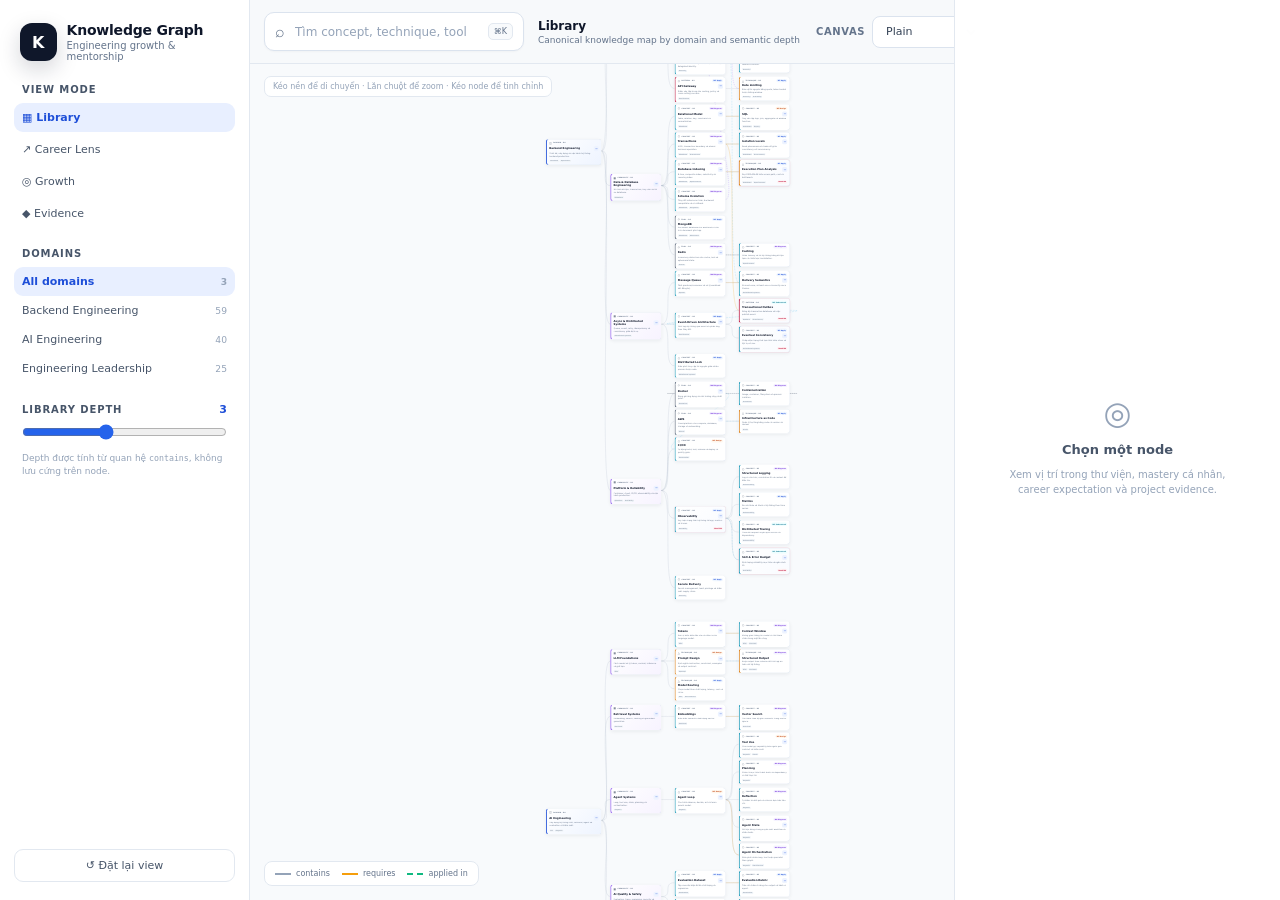
==== site/index.html @ 6aead997 "Enable configurable canvas polish" ====
<!doctype html>
<html lang="vi">
<head>
  <meta charset="utf-8" />
  <meta name="viewport" content="width=device-width, initial-scale=1" />
  <meta name="description" content="Personal Engineering Knowledge Graph — library, career lens, growth and evidence." />
  <meta name="theme-color" content="#0f172a" />
  <title>Personal Engineering Knowledge Graph</title>
  <link rel="stylesheet" href="./styles.css" />
  <link rel="stylesheet" href="./polish.css" />
</head>
<body>
  <div id="app" class="app-shell">
    <aside class="sidebar" aria-label="Knowledge graph controls">
      <div class="brand">
        <span class="brand__mark" aria-hidden="true">K</span>
        <div>
          <strong>Knowledge Graph</strong>
          <small>Engineering growth & mentorship</small>
        </div>
      </div>

      <section class="sidebar-section">
        <h2>View mode</h2>
        <div id="view-modes" class="segmented-list"></div>
      </section>

      <section class="sidebar-section">
        <h2>Domains</h2>
        <div id="domain-filters"></div>
      </section>

      <section class="sidebar-section" id="library-controls">
        <div class="section-heading">
          <h2>Library depth</h2>
          <output id="depth-value">3</output>
        </div>
        <input id="depth-input" class="range" type="range" min="1" max="6" value="3" step="1" />
        <p class="section-help">Depth được tính từ quan hệ <code>contains</code>, không lưu cứng trên node.</p>
      </section>

      <section class="sidebar-section is-hidden" id="career-controls">
        <h2>Career lens</h2>
        <label class="field-label" for="career-level">Backend Engineer level</label>
        <select id="career-level" class="select"></select>
        <label class="toggle-row"><input id="career-gap-only" type="checkbox" /> Chỉ hiện capability gap</label>
      </section>

      <section class="sidebar-section is-hidden" id="growth-controls">
        <h2>Growth</h2>
        <label class="field-label" for="mastery-filter">Minimum mastery</label>
        <select id="mastery-filter" class="select"></select>
      </section>

      <button id="reset-view" class="reset-button" type="button">↺ Đặt lại view</button>
    </aside>

    <main class="workspace">
      <header class="toolbar">
        <div class="toolbar__left">
          <label class="search-box">
            <span aria-hidden="true">⌕</span>
            <input id="search-input" type="search" placeholder="Tìm concept, technique, tool hoặc project..." autocomplete="off" />
            <kbd>⌘K</kbd>
          </label>
          <div>
            <strong id="view-title" class="view-title">Library</strong>
            <span id="view-description" class="view-description">Canonical knowledge map</span>
          </div>
        </div>
        <div class="toolbar__stats"><strong id="visible-count">0</strong> / <span id="total-count">0</span> nodes</div>
      </header>

      <section id="canvas" class="canvas" aria-label="Personal engineering knowledge graph">
        <div id="scene" class="scene">
          <svg id="edges-layer" class="edges-layer" aria-hidden="true"></svg>
          <div id="nodes-layer" class="nodes-layer"></div>
        </div>

        <div class="canvas-controls" aria-label="Canvas controls">
          <button id="zoom-in" type="button" title="Phóng to">+</button>
          <button id="zoom-out" type="button" title="Thu nhỏ">−</button>
          <button id="fit-view" type="button" title="Fit view">⌗</button>
        </div>

        <div class="canvas-hint">Kéo nền để di chuyển · Lăn chuột để zoom · Kéo node để tinh chỉnh</div>
        <div id="canvas-legend" class="canvas-legend"></div>
      </section>
    </main>

    <aside id="inspector" class="inspector" aria-live="polite"></aside>
  </div>

  <template id="empty-inspector-template">
    <div class="inspector-empty">
      <span class="inspector-empty__icon">◎</span>
      <strong>Chọn một node</strong>
      <p>Xem vị trí trong thư viện, mastery cá nhân, career expectation và project evidence.</p>
    </div>
  </template>

  <script type="module" src="./app.js"></script>
  <script type="module" src="./polish.js"></script>
</body>
</html>
---- site/styles.css ----
:root {
  font-family: Inter, ui-sans-serif, system-ui, -apple-system, BlinkMacSystemFont, "Segoe UI", sans-serif;
  color: #0f172a;
  background: #eef2f7;
  font-synthesis: none;
  text-rendering: optimizeLegibility;
  --panel: rgba(255,255,255,.96);
  --border: #e2e8f0;
  --muted: #64748b;
  --brand: #2563eb;
  --domain: #1d4ed8;
  --capability: #7c3aed;
  --concept: #0891b2;
  --technique: #d97706;
  --tool: #475569;
  --pattern: #be123c;
  --artifact: #059669;
}
* { box-sizing: border-box; }
html, body, #app { width: 100%; height: 100%; margin: 0; overflow: hidden; }
button, input, select { font: inherit; }
button { color: inherit; }
code { font-family: ui-monospace, SFMono-Regular, Menlo, monospace; font-size: .92em; }
.is-hidden { display: none !important; }
.app-shell { display: grid; grid-template-columns: 250px minmax(0,1fr) 326px; height: 100%; }
.sidebar, .inspector { background: var(--panel); backdrop-filter: blur(16px); z-index: 5; }
.sidebar { border-right: 1px solid var(--border); padding: 18px 14px; display: flex; flex-direction: column; overflow-y: auto; }
.brand { display: flex; align-items: center; gap: 10px; padding: 4px 6px 22px; }
.brand__mark { width: 38px; height: 38px; display: grid; place-items: center; border-radius: 12px; background: #0f172a; color: #fff; font-weight: 850; box-shadow: 0 8px 22px rgba(15,23,42,.18); }
.brand strong, .brand small { display: block; }
.brand strong { font-size: 14px; letter-spacing: -.015em; }
.brand small { color: var(--muted); font-size: 10px; margin-top: 2px; }
.sidebar-section { margin-bottom: 20px; }
.sidebar-section h2 { color: #475569; font-size: 10px; font-weight: 800; text-transform: uppercase; letter-spacing: .09em; padding: 0 8px 8px; margin: 0; }
.section-heading { display: flex; justify-content: space-between; align-items: center; }
.section-heading output { color: #1d4ed8; font-size: 11px; font-weight: 800; padding: 0 8px 8px; }
.section-help { margin: 8px 8px 0; color: #94a3b8; font-size: 9px; line-height: 1.45; }
.nav-item { width: 100%; border: 0; background: transparent; border-radius: 9px; padding: 8px; cursor: pointer; display: flex; align-items: center; justify-content: space-between; text-align: left; color: #475569; font-size: 11px; }
.nav-item:hover { background: #f1f5f9; color: #0f172a; }
.nav-item.is-active { background: #e8efff; color: #1d4ed8; font-weight: 700; }
.nav-item small { color: #94a3b8; }
.segmented-list { display: grid; gap: 3px; }
.field-label { display: block; color: #64748b; font-size: 9px; margin: 0 8px 6px; }
.select { width: calc(100% - 16px); margin: 0 8px; border: 1px solid #dbe3ee; border-radius: 8px; padding: 8px; background: #fff; color: #334155; font-size: 10px; outline: none; }
.select:focus { border-color: #93b4f7; box-shadow: 0 0 0 3px rgba(37,99,235,.08); }
.range { width: calc(100% - 16px); margin: 0 8px; accent-color: var(--brand); }
.toggle-row { display: flex; gap: 7px; align-items: center; margin: 10px 8px 0; color: #64748b; font-size: 10px; }
.toggle-row input { accent-color: var(--brand); }
.reset-button { margin-top: auto; display: flex; align-items: center; justify-content: center; gap: 7px; border: 1px solid var(--border); background: #fff; border-radius: 9px; padding: 9px; cursor: pointer; color: #475569; font-size: 11px; }
.reset-button:hover { border-color: #cbd5e1; background: #f8fafc; }
.workspace { min-width: 0; display: grid; grid-template-rows: 64px minmax(0,1fr); }
.toolbar { background: rgba(248,250,252,.94); border-bottom: 1px solid var(--border); display: flex; align-items: center; justify-content: space-between; gap: 16px; padding: 9px 14px; z-index: 4; }
.toolbar__left { min-width: 0; display: flex; align-items: center; gap: 14px; flex: 1; }
.search-box { width: min(440px,52%); min-width: 260px; height: 39px; border: 1px solid #dbe3ee; background: #fff; border-radius: 10px; display: flex; align-items: center; gap: 8px; padding: 0 10px; box-shadow: 0 1px 2px rgba(15,23,42,.03); color: #64748b; }
.search-box:focus-within { border-color: #93b4f7; box-shadow: 0 0 0 3px rgba(37,99,235,.08); }
.search-box input { flex: 1; border: 0; outline: none; min-width: 0; color: #0f172a; font-size: 12px; }
.search-box input::placeholder { color: #94a3b8; }
.search-box kbd { font-family: inherit; font-size: 8px; border: 1px solid #e2e8f0; border-radius: 5px; padding: 3px 5px; color: #64748b; background: #f8fafc; }
.view-title, .view-description { display: block; white-space: nowrap; overflow: hidden; text-overflow: ellipsis; }
.view-title { font-size: 12px; color: #0f172a; }
.view-description { max-width: 500px; font-size: 9px; color: #64748b; margin-top: 2px; }
.toolbar__stats { font-size: 10px; color: var(--muted); white-space: nowrap; }
.canvas { min-height: 0; position: relative; overflow: hidden; background-color: #f8fafc; background-image: radial-gradient(#cbd5e1 1px, transparent 1px); background-size: 22px 22px; cursor: grab; touch-action: none; }
.canvas.is-panning { cursor: grabbing; }
.scene { position: absolute; width: 2800px; height: 12000px; transform-origin: 0 0; will-change: transform; }
.edges-layer, .nodes-layer { position: absolute; inset: 0; width: 2800px; min-height: 12000px; overflow: visible; }
.edge { fill: none; stroke-width: 1.55; opacity: .58; vector-effect: non-scaling-stroke; }
.edge--contains { stroke: #94a3b8; stroke-width: 1.25; }
.edge--requires { stroke: #f59e0b; }
.edge--relates-to { stroke: #8b5cf6; stroke-dasharray: 5 4; }
.edge--supports { stroke: #0ea5e9; stroke-dasharray: 3 4; }
.edge--implemented-by { stroke: #475569; stroke-dasharray: 6 3; }
.edge--applied-in { stroke: #10b981; stroke-dasharray: 8 4; animation: edgeFlow 1.4s linear infinite; }
@keyframes edgeFlow { to { stroke-dashoffset: -24; } }
.knowledge-node { position: absolute; width: 232px; min-height: 108px; border: 1px solid #dbe3ee; border-left: 4px solid var(--concept); background: rgba(255,255,255,.98); border-radius: 12px; padding: 10px 11px; box-shadow: 0 5px 18px rgba(15,23,42,.07); cursor: pointer; user-select: none; transition: opacity .15s, box-shadow .15s, border-color .15s, transform .08s; }
.knowledge-node:hover { box-shadow: 0 9px 25px rgba(15,23,42,.11); }
.knowledge-node:focus-visible { outline: 3px solid rgba(37,99,235,.22); outline-offset: 2px; }
.knowledge-node.is-selected { border-color: var(--brand); box-shadow: 0 0 0 3px rgba(37,99,235,.12),0 10px 28px rgba(15,23,42,.11); z-index: 2; }
.knowledge-node.is-dimmed { opacity: .2; }
.knowledge-node.is-required { background: linear-gradient(135deg,#fff,#f9fbff); }
.knowledge-node.has-gap { box-shadow: 0 0 0 2px rgba(225,29,72,.12),0 5px 18px rgba(15,23,42,.07); }
.knowledge-node--domain { width: 252px; min-height: 118px; border-left-color: var(--domain); background: linear-gradient(135deg,#fff,#eef4ff); }
.knowledge-node--capability { border-left-color: var(--capability); background: linear-gradient(135deg,#fff,#f7f3ff); }
.knowledge-node--concept { border-left-color: var(--concept); }
.knowledge-node--technique { border-left-color: var(--technique); }
.knowledge-node--tool { border-left-color: var(--tool); }
.knowledge-node--pattern { border-left-color: var(--pattern); }
.knowledge-node--artifact { width: 260px; min-height: 112px; border-left-color: var(--artifact); background: linear-gradient(135deg,#fff,#effcf6); }
.knowledge-node__head { display: flex; align-items: center; gap: 6px; }
.node-icon { color: #475569; font-size: 12px; }
.node-kind { color: #64748b; text-transform: uppercase; letter-spacing: .08em; font-size: 7px; font-weight: 800; white-space: nowrap; }
.knowledge-node__head .mastery-badge { margin-left: auto; }
.knowledge-node__title-row { display: flex; align-items: center; justify-content: space-between; gap: 6px; margin-top: 7px; }
.knowledge-node strong { font-size: 12px; letter-spacing: -.012em; line-height: 1.25; }
.knowledge-node p { margin: 5px 0 0; color: #64748b; font-size: 9px; line-height: 1.42; display: -webkit-box; -webkit-box-orient: vertical; -webkit-line-clamp: 2; overflow: hidden; }
.knowledge-node__footer { display: flex; align-items: flex-end; justify-content: space-between; gap: 6px; margin-top: 8px; }
.knowledge-node__tags { min-width: 0; display: flex; gap: 4px; overflow: hidden; }
.knowledge-node__tags span { font-size: 7px; color: #64748b; background: #f1f5f9; border-radius: 4px; padding: 2px 4px; white-space: nowrap; }
.node-toggle { width: 23px; height: 23px; display: grid; place-items: center; border: 0; border-radius: 7px; background: #edf3ff; cursor: pointer; color: #1d4ed8; font-size: 16px; line-height: 1; }
.node-toggle:hover { background: #dbe8ff; }
.mastery-badge, .expectation-badge, .kind-badge, .depth-badge { display: inline-flex; align-items: center; border-radius: 999px; white-space: nowrap; }
.mastery-badge { padding: 3px 6px; font-size: 7px; font-weight: 800; background: #eef2ff; color: #4338ca; }
.mastery-0 { background: #f1f5f9; color: #64748b; }
.mastery-1 { background: #f8fafc; color: #475569; }
.mastery-2 { background: #ecfeff; color: #0e7490; }
.mastery-3 { background: #eff6ff; color: #1d4ed8; }
.mastery-4 { background: #f5f3ff; color: #6d28d9; }
.mastery-5 { background: #fff7ed; color: #c2410c; }
.mastery-6 { background: #ecfdf5; color: #047857; }
.expectation-badge { flex: 0 0 auto; padding: 3px 5px; font-size: 7px; font-weight: 800; color: #be123c; background: #fff1f2; }
.canvas-controls { position: absolute; right: 14px; bottom: 14px; display: flex; flex-direction: column; z-index: 3; border: 1px solid var(--border); border-radius: 9px; overflow: hidden; background: #fff; box-shadow: 0 4px 16px rgba(15,23,42,.08); }
.canvas-controls button { width: 34px; height: 32px; border: 0; border-bottom: 1px solid var(--border); background: #fff; cursor: pointer; color: #475569; font-weight: 700; }
.canvas-controls button:last-child { border-bottom: 0; }
.canvas-controls button:hover { background: #f1f5f9; }
.canvas-hint { position: absolute; top: 12px; left: 14px; z-index: 3; border: 1px solid var(--border); background: rgba(255,255,255,.88); color: #94a3b8; border-radius: 7px; padding: 5px 8px; font-size: 8px; backdrop-filter: blur(8px); pointer-events: none; }
.canvas-legend { position: absolute; left: 14px; bottom: 14px; z-index: 3; display: flex; flex-wrap: wrap; gap: 12px; max-width: calc(100% - 90px); background: rgba(255,255,255,.92); border: 1px solid var(--border); border-radius: 8px; padding: 7px 10px; font-size: 8px; color: #64748b; backdrop-filter: blur(8px); }
.canvas-legend span { display: flex; align-items: center; gap: 5px; }
.legend-line { width: 16px; height: 0; display: inline-block; border-top: 2px solid; }
.legend-line--contains { border-color: #94a3b8; }
.legend-line--requires { border-color: #f59e0b; }
.legend-line--applied { border-color: #10b981; border-top-style: dashed; }
.legend-chip { width: 8px; height: 8px; display: inline-block; border-radius: 999px; }
.legend-chip--current { background: #6366f1; }
.legend-chip--expected { background: #f43f5e; }
.legend-chip--gap { background: #fff; border: 2px solid #f43f5e; }
.inspector { border-left: 1px solid var(--border); padding: 25px 21px; overflow-y: auto; position: relative; }
.inspector-empty { height: 100%; display: flex; flex-direction: column; align-items: center; justify-content: center; text-align: center; color: #94a3b8; }
.inspector-empty__icon { font-size: 32px; font-weight: 200; }
.inspector-empty strong { color: #475569; margin-top: 10px; font-size: 13px; }
.inspector-empty p { max-width: 225px; font-size: 10px; line-height: 1.5; }
.inspector__close { position: absolute; right: 14px; top: 12px; border: 0; background: transparent; cursor: pointer; color: #64748b; font-size: 23px; line-height: 1; }
.eyebrow { max-width: 255px; color: #64748b; font-size: 8px; font-weight: 750; text-transform: uppercase; letter-spacing: .07em; line-height: 1.5; }
.inspector h1 { margin: 8px 28px 8px 0; font-size: 21px; line-height: 1.15; letter-spacing: -.025em; }
.badge-row { display: flex; flex-wrap: wrap; gap: 6px; }
.kind-badge, .depth-badge { padding: 4px 7px; font-size: 8px; color: #475569; background: #f1f5f9; }
.inspector__summary { color: #475569; font-size: 11px; line-height: 1.62; margin: 17px 0 22px; }
.inspector section { border-top: 1px solid #edf1f6; padding-top: 16px; margin-top: 16px; }
.inspector section h2 { margin: 0 0 10px; font-size: 10px; text-transform: uppercase; letter-spacing: .07em; color: #64748b; }
.tag-list { display: flex; flex-wrap: wrap; gap: 6px; }
.tag-list span { background: #edf3ff; color: #315eaa; border-radius: 6px; padding: 5px 7px; font-size: 9px; }
.mastery-card, .career-card { border: 1px solid #e2e8f0; border-radius: 10px; padding: 10px; background: #f8fafc; }
.mastery-card strong, .career-card strong { font-size: 10px; }
.mastery-card p, .career-card p { margin: 6px 0; color: #64748b; font-size: 9px; line-height: 1.45; }
.mastery-card small, .career-card small { color: #94a3b8; font-size: 8px; }
.career-card--gap { border-color: #fecdd3; background: #fff7f8; }
.career-card--gap small { color: #be123c; }
.career-matrix { display: grid; gap: 7px; }
.matrix-row { display: grid; grid-template-columns: 68px 34px 1fr; gap: 6px; align-items: start; padding: 7px; border-radius: 8px; background: #f8fafc; }
.matrix-row span { color: #475569; font-size: 9px; font-weight: 700; }
.matrix-row strong { font-size: 9px; color: #1d4ed8; }
.matrix-row small { color: #64748b; font-size: 8px; line-height: 1.35; }
.relation-list, .evidence-list { display: grid; gap: 6px; }
.relation-list button, .evidence-list button { border: 1px solid #e7edf4; background: #fff; border-radius: 9px; padding: 8px 9px; text-align: left; cursor: pointer; display: grid; grid-template-columns: minmax(0,1fr) auto; gap: 3px 7px; align-items: center; }
.relation-list button:hover, .evidence-list button:hover { border-color: #b9c9e5; background: #f8faff; }
.relation-list button small { grid-column: 1/-1; font-size: 7px; text-transform: uppercase; letter-spacing: .07em; color: #94a3b8; }
.relation-list button strong, .evidence-list button strong { font-size: 10px; }
.relation-list button > span, .evidence-list button > span { color: #94a3b8; }
.external-link { display: inline-block; margin-top: 10px; color: #2563eb; text-decoration: none; font-size: 10px; }
.muted { color: #94a3b8; font-size: 10px; line-height: 1.5; }
.fatal-error { max-width: 680px; margin: 12vh auto; padding: 28px; background: #fff; border: 1px solid var(--border); border-radius: 14px; box-shadow: 0 18px 50px rgba(15,23,42,.1); }
.fatal-error h1 { font-size: 22px; }
.fatal-error p { color: #475569; line-height: 1.6; }
@media (max-width: 1180px) {
  .app-shell { grid-template-columns: 220px minmax(0,1fr) 286px; }
  .sidebar { padding-left: 9px; padding-right: 9px; }
  .inspector { padding-left: 16px; padding-right: 16px; }
  .view-description { max-width: 300px; }
}
@media (max-width: 900px) {
  .app-shell { grid-template-columns: 188px minmax(0,1fr); }
  .inspector { position: fixed; right: 12px; bottom: 12px; top: 76px; width: min(330px,calc(100vw - 212px)); border: 1px solid var(--border); border-radius: 12px; box-shadow: 0 18px 50px rgba(15,23,42,.18); }
  .inspector:has(.inspector-empty) { display: none; }
  .toolbar__left > div { display: none; }
  .search-box { width: 100%; min-width: 0; }
  .canvas-hint { display: none; }
}
---- site/polish.css ----
:root {
  --canvas-background-color: #f8fafc;
  --canvas-background-image: none;
  --canvas-background-size: auto;
}

.canvas {
  background-color: var(--canvas-background-color) !important;
  background-image: var(--canvas-background-image) !important;
  background-size: var(--canvas-background-size) !important;
  transition: background-color 160ms ease, background-image 160ms ease;
}

body[data-canvas-background="plain"] {
  --canvas-background-color: #f8fafc;
  --canvas-background-image: none;
  --canvas-background-size: auto;
}

body[data-canvas-background="grid"] {
  --canvas-background-color: #f8fafc;
  --canvas-background-image:
    linear-gradient(rgba(100, 116, 139, 0.085) 1px, transparent 1px),
    linear-gradient(90deg, rgba(100, 116, 139, 0.085) 1px, transparent 1px);
  --canvas-background-size: 32px 32px;
}

body[data-canvas-background="dots"] {
  --canvas-background-color: #f8fafc;
  --canvas-background-image: radial-gradient(rgba(100, 116, 139, 0.32) 0.75px, transparent 0.75px);
  --canvas-background-size: 26px 26px;
}

body[data-canvas-background="slate"] {
  --canvas-background-color: #172033;
  --canvas-background-image:
    linear-gradient(rgba(255, 255, 255, 0.035) 1px, transparent 1px),
    linear-gradient(90deg, rgba(255, 255, 255, 0.035) 1px, transparent 1px);
  --canvas-background-size: 36px 36px;
}

body[data-canvas-background="slate"] .canvas-hint,
body[data-canvas-background="slate"] .canvas-legend {
  background: rgba(15, 23, 42, 0.82);
  border-color: rgba(148, 163, 184, 0.24);
  color: #cbd5e1;
}

body[data-canvas-background="slate"] .edge--contains {
  stroke: #94a3b8;
}

.scene {
  will-change: auto !important;
  transform-style: flat;
}

.knowledge-node,
.knowledge-node * {
  -webkit-font-smoothing: antialiased;
  -moz-osx-font-smoothing: grayscale;
  text-rendering: geometricPrecision;
}

.canvas-style-control {
  display: inline-flex;
  align-items: center;
  gap: 7px;
  color: #64748b;
  font-size: 10px;
  white-space: nowrap;
}

.canvas-style-control > span {
  text-transform: uppercase;
  letter-spacing: 0.06em;
  font-weight: 700;
}

.canvas-style-select {
  height: 32px;
  border: 1px solid #dbe3ee;
  border-radius: 8px;
  background: #fff;
  color: #334155;
  padding: 0 28px 0 9px;
  font-size: 11px;
  cursor: pointer;
}

.canvas-style-select:focus-visible {
  outline: 3px solid rgba(37, 99, 235, 0.12);
  border-color: #93b4f7;
}

@media (max-width: 1050px) {
  .canvas-style-control > span {
    display: none;
  }
}

@media (max-width: 760px) {
  .canvas-style-control {
    display: none;
  }
}
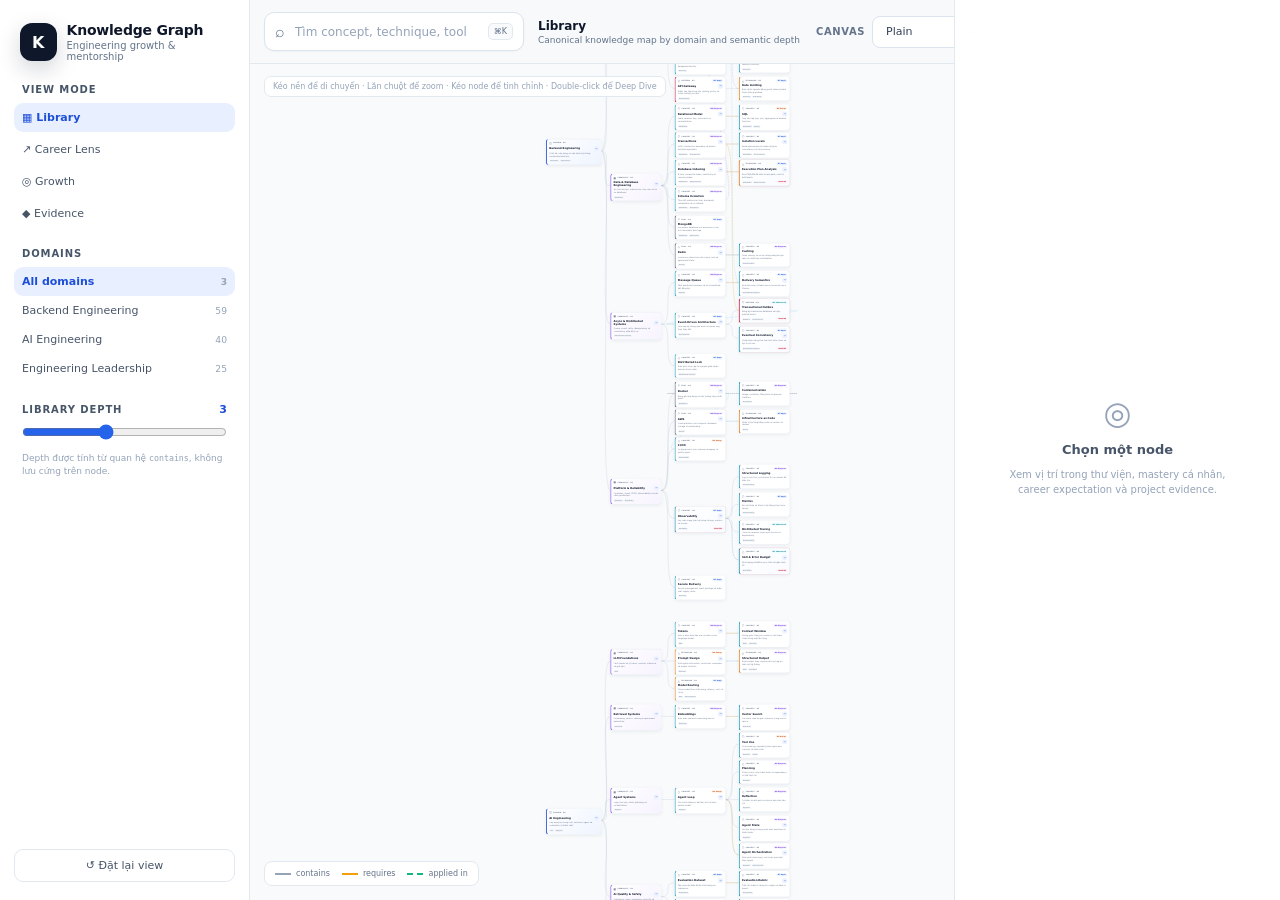
==== commit 55755a3f: "Enable Focus Realm deep-dive UX" ====
--- a/site/index.html
+++ b/site/index.html
@@ -8,6 +8,7 @@
   <title>Personal Engineering Knowledge Graph</title>
   <link rel="stylesheet" href="./styles.css" />
   <link rel="stylesheet" href="./polish.css" />
+  <link rel="stylesheet" href="./focus-mode.css" />
 </head>
 <body>
   <div id="app" class="app-shell">
@@ -83,7 +84,7 @@
           <button id="fit-view" type="button" title="Fit view">⌗</button>
         </div>
 
-        <div class="canvas-hint">Kéo nền để di chuyển · Lăn chuột để zoom · Kéo node để tinh chỉnh</div>
+        <div class="canvas-hint">Kéo nền để di chuyển · Lăn chuột để zoom · Kéo node để tinh chỉnh · Double-click để Deep Dive</div>
         <div id="canvas-legend" class="canvas-legend"></div>
       </section>
     </main>
@@ -101,5 +102,6 @@
 
   <script type="module" src="./app.js"></script>
   <script type="module" src="./polish.js"></script>
+  <script type="module" src="./focus-mode.js"></script>
 </body>
 </html>
--- a/site/focus-mode.css
+++ b/site/focus-mode.css
@@ -0,0 +1,240 @@
+.deep-dive-action {
+  width: 100%;
+  margin: -4px 0 20px;
+  border: 1px solid rgba(99, 102, 241, .2);
+  border-radius: 13px;
+  background: linear-gradient(135deg, rgba(238, 242, 255, .94), rgba(245, 243, 255, .94));
+  color: #312e81;
+  display: grid;
+  grid-template-columns: 34px minmax(0, 1fr) auto;
+  gap: 9px;
+  align-items: center;
+  padding: 10px;
+  text-align: left;
+  cursor: pointer;
+  box-shadow: 0 8px 22px rgba(79, 70, 229, .08);
+}
+.deep-dive-action:hover { border-color: rgba(79, 70, 229, .42); transform: translateY(-1px); }
+.deep-dive-action__icon { width: 32px; height: 32px; border-radius: 999px; display: grid; place-items: center; color: white; background: radial-gradient(circle at 35% 30%, #a5b4fc, #4f46e5 58%, #312e81); box-shadow: 0 0 0 5px rgba(99,102,241,.08), 0 0 18px rgba(79,70,229,.26); }
+.deep-dive-action strong, .deep-dive-action small { display: block; }
+.deep-dive-action strong { font-size: 11px; }
+.deep-dive-action small { margin-top: 2px; color: #6366a7; font-size: 8px; }
+
+.focus-realm {
+  position: absolute;
+  inset: 0;
+  z-index: 8;
+  overflow: hidden;
+  isolation: isolate;
+  color: #e2e8f0;
+  background:
+    radial-gradient(circle at 50% 46%, rgba(76, 29, 149, .24), transparent 28%),
+    radial-gradient(circle at 50% 45%, rgba(15, 23, 42, .42), rgba(2, 6, 23, .94) 73%),
+    linear-gradient(150deg, #10172e, #080d1c 55%, #11152c);
+  opacity: 1;
+  transition: opacity .4s ease, filter .4s ease;
+}
+.focus-realm[hidden] { display: none; }
+.focus-realm::before,
+.focus-realm::after {
+  content: '';
+  position: absolute;
+  inset: -30%;
+  pointer-events: none;
+}
+.focus-realm::before {
+  background-image:
+    radial-gradient(circle, rgba(196, 181, 253, .48) 0 1px, transparent 1.5px),
+    radial-gradient(circle, rgba(125, 211, 252, .24) 0 1px, transparent 1.5px);
+  background-position: 0 0, 27px 39px;
+  background-size: 74px 74px, 103px 103px;
+  opacity: .38;
+  animation: realm-stars 40s linear infinite;
+}
+.focus-realm::after {
+  background: conic-gradient(from 30deg at 50% 48%, transparent, rgba(129, 140, 248, .06), transparent 23%, rgba(56, 189, 248, .05), transparent 48%);
+  animation: realm-rotate 50s linear infinite;
+}
+.focus-realm.is-entering { opacity: 0; filter: blur(13px) brightness(1.6); }
+.focus-realm.is-leaving { opacity: 0; filter: blur(10px) brightness(.72); }
+
+.focus-realm__mist {
+  position: absolute;
+  inset: 12% 8%;
+  border-radius: 50%;
+  background: radial-gradient(ellipse, rgba(129, 140, 248, .11), transparent 66%);
+  filter: blur(30px);
+  animation: realm-breathe 6s ease-in-out infinite;
+}
+.focus-realm__portal {
+  position: absolute;
+  left: 50%;
+  top: 48%;
+  width: min(46vw, 580px);
+  aspect-ratio: 1;
+  transform: translate(-50%, -50%);
+  pointer-events: none;
+  opacity: .62;
+}
+.focus-realm__portal::before,
+.focus-realm__portal::after,
+.focus-realm__portal i {
+  content: '';
+  position: absolute;
+  inset: 0;
+  border: 1px solid rgba(129, 140, 248, .19);
+  border-radius: 50%;
+  box-shadow: inset 0 0 46px rgba(99, 102, 241, .05), 0 0 42px rgba(56, 189, 248, .05);
+}
+.focus-realm__portal::after { inset: 14%; border-style: dashed; animation: realm-rotate 28s linear infinite reverse; }
+.focus-realm__portal i:nth-child(1) { inset: 29%; border-color: rgba(167, 139, 250, .25); }
+.focus-realm__portal i:nth-child(2) { inset: 42%; border-style: dotted; animation: realm-rotate 18s linear infinite; }
+.focus-realm__portal i:nth-child(3) { inset: 48%; background: radial-gradient(circle, rgba(129,140,248,.18), transparent 72%); border: 0; filter: blur(12px); }
+
+.focus-nav {
+  position: absolute;
+  z-index: 12;
+  left: 16px;
+  right: 16px;
+  top: 14px;
+  min-height: 44px;
+  display: grid;
+  grid-template-columns: auto minmax(0, 1fr) auto auto;
+  align-items: center;
+  gap: 10px;
+  border: 1px solid rgba(148, 163, 184, .15);
+  border-radius: 13px;
+  padding: 6px 8px;
+  background: rgba(9, 15, 31, .72);
+  backdrop-filter: blur(18px);
+  box-shadow: 0 14px 44px rgba(2, 6, 23, .24);
+}
+.focus-back, .focus-exit, .focus-breadcrumb button {
+  border: 0;
+  color: #cbd5e1;
+  background: transparent;
+  cursor: pointer;
+}
+.focus-back { border: 1px solid rgba(148,163,184,.15); border-radius: 9px; padding: 7px 10px; font-size: 10px; }
+.focus-back:hover, .focus-breadcrumb button:hover { background: rgba(129, 140, 248, .12); color: white; }
+.focus-exit { width: 32px; height: 32px; border-radius: 9px; font-size: 20px; }
+.focus-exit:hover { background: rgba(244, 63, 94, .12); color: #fda4af; }
+.focus-breadcrumb { display: flex; align-items: center; gap: 2px; min-width: 0; overflow-x: auto; scrollbar-width: none; }
+.focus-breadcrumb::-webkit-scrollbar { display: none; }
+.focus-breadcrumb button { flex: 0 0 auto; border-radius: 7px; padding: 5px 6px; font-size: 10px; white-space: nowrap; }
+.focus-breadcrumb button span { color: #64748b; margin-right: 7px; }
+.focus-breadcrumb button[aria-current="page"] { color: #c4b5fd; font-weight: 700; }
+.focus-count { color: #64748b; font-size: 9px; white-space: nowrap; }
+
+.focus-realm__nodes,
+.focus-realm__edges {
+  position: absolute;
+  inset: 0;
+  width: 100%;
+  height: 100%;
+}
+.focus-realm__edges { z-index: 2; overflow: visible; pointer-events: none; }
+.focus-realm__nodes { z-index: 4; }
+.focus-edge { fill: none; stroke-width: 1.4; vector-effect: non-scaling-stroke; opacity: .58; stroke-dasharray: 8 7; animation: realm-flow 1.8s linear infinite; }
+.focus-edge--contains { stroke: rgba(165, 180, 252, .72); stroke-dasharray: none; }
+.focus-edge--requires { stroke: rgba(251, 191, 36, .74); }
+.focus-edge--applied_in { stroke: rgba(52, 211, 153, .76); }
+.focus-edge--relates_to { stroke: rgba(192, 132, 252, .68); }
+.focus-edge--supports { stroke: rgba(56, 189, 248, .7); }
+.focus-edge--implemented_by { stroke: rgba(244, 114, 182, .66); }
+
+.focus-node {
+  --card-width: 218px;
+  position: absolute;
+  z-index: 4;
+  left: var(--focus-x);
+  top: var(--focus-y);
+  width: var(--card-width);
+  min-height: 116px;
+  transform: translate(-50%, -50%);
+  border: 1px solid rgba(148, 163, 184, .18);
+  border-radius: 15px;
+  padding: 11px 12px 9px;
+  color: #e2e8f0;
+  background: linear-gradient(145deg, rgba(24, 34, 61, .92), rgba(10, 17, 34, .9));
+  backdrop-filter: blur(14px);
+  box-shadow: 0 18px 54px rgba(2, 6, 23, .34), inset 0 1px rgba(255,255,255,.035);
+  cursor: pointer;
+  user-select: none;
+  opacity: 1;
+  animation: realm-node-arrive .62s cubic-bezier(.2,.8,.2,1) both;
+  animation-delay: var(--focus-delay);
+  transition: border-color .18s ease, box-shadow .18s ease, filter .18s ease, transform .18s ease;
+}
+.focus-node:hover { border-color: rgba(165, 180, 252, .55); transform: translate(-50%, -50%) translateY(-3px); box-shadow: 0 20px 62px rgba(2, 6, 23, .46), 0 0 30px rgba(99, 102, 241, .12); }
+.focus-node.is-selected { border-color: rgba(196, 181, 253, .9); box-shadow: 0 0 0 3px rgba(139,92,246,.14), 0 22px 66px rgba(2,6,23,.52), 0 0 34px rgba(139,92,246,.18); }
+.focus-node--root { --card-width: 258px; min-height: 132px; background: linear-gradient(145deg, rgba(55, 48, 117, .95), rgba(20, 27, 60, .95)); border-color: rgba(196,181,253,.5); z-index: 6; }
+.focus-node--linked { background: linear-gradient(145deg, rgba(17, 42, 58, .9), rgba(10, 20, 35, .91)); }
+.focus-node__glow { position: absolute; inset: -1px; border-radius: inherit; pointer-events: none; background: radial-gradient(circle at 18% 8%, rgba(165,180,252,.15), transparent 36%); }
+.focus-node header { display: flex; align-items: center; gap: 6px; color: #94a3b8; }
+.focus-node header > span { color: #c4b5fd; }
+.focus-node header small { font-size: 8px; text-transform: uppercase; letter-spacing: .09em; }
+.focus-node header b { margin-left: auto; border-radius: 99px; background: rgba(129,140,248,.12); color: #c7d2fe; padding: 3px 5px; font-size: 8px; }
+.focus-node > strong { display: block; margin-top: 8px; color: #f8fafc; font-size: 13px; letter-spacing: -.012em; }
+.focus-node > p { margin: 5px 0 8px; min-height: 28px; color: #94a3b8; font-size: 9px; line-height: 1.45; display: -webkit-box; -webkit-box-orient: vertical; -webkit-line-clamp: 2; overflow: hidden; }
+.focus-node footer { display: flex; align-items: center; justify-content: space-between; border-top: 1px solid rgba(148,163,184,.09); padding-top: 7px; color: #64748b; font-size: 8px; text-transform: uppercase; letter-spacing: .07em; }
+.focus-node footer i { color: #a5b4fc; font-style: normal; }
+
+.focus-realm__detail {
+  position: absolute;
+  z-index: 11;
+  right: 16px;
+  bottom: 46px;
+  width: min(310px, calc(100% - 32px));
+  border: 1px solid rgba(148,163,184,.14);
+  border-radius: 14px;
+  padding: 13px;
+  background: rgba(8, 14, 29, .78);
+  backdrop-filter: blur(18px);
+  box-shadow: 0 18px 50px rgba(2,6,23,.3);
+}
+.focus-detail__eyebrow { color: #818cf8; font-size: 8px; text-transform: uppercase; letter-spacing: .1em; }
+.focus-realm__detail > strong { display: block; margin-top: 5px; color: #f8fafc; font-size: 13px; }
+.focus-realm__detail > p { margin: 5px 0 9px; color: #94a3b8; font-size: 9px; line-height: 1.5; }
+.focus-detail__meta { display: flex; flex-wrap: wrap; gap: 5px; }
+.focus-detail__meta span { border-radius: 99px; padding: 4px 6px; background: rgba(148,163,184,.08); color: #94a3b8; font-size: 8px; }
+.focus-realm__detail button { width: 100%; margin-top: 10px; border: 1px solid rgba(129,140,248,.26); border-radius: 9px; background: rgba(99,102,241,.13); color: #c7d2fe; padding: 8px 10px; cursor: pointer; font-size: 9px; font-weight: 700; }
+.focus-realm__detail button:hover { background: rgba(99,102,241,.24); }
+.focus-realm__detail button span { float: right; }
+.focus-realm__detail small { display: block; margin-top: 9px; color: #64748b; font-size: 8px; }
+.focus-realm__hint { position: absolute; z-index: 10; left: 16px; bottom: 15px; color: #64748b; font-size: 8px; }
+
+body.is-focus-realm .canvas-controls,
+body.is-focus-realm .canvas-hint,
+body.is-focus-realm #canvas-legend,
+body.is-focus-realm #scene { pointer-events: none; }
+body.is-focus-realm #scene { opacity: 0; transform: scale(.72); filter: blur(14px); transition: opacity .45s ease, filter .45s ease, transform .45s ease; }
+
+@keyframes realm-node-arrive {
+  0% { opacity: 0; transform: translate(-50%, -50%) scale(.48); filter: blur(10px); }
+  60% { opacity: 1; transform: translate(-50%, -50%) scale(1.035); filter: blur(0); }
+  100% { opacity: 1; transform: translate(-50%, -50%) scale(1); }
+}
+@keyframes realm-flow { to { stroke-dashoffset: -30; } }
+@keyframes realm-stars { to { transform: translate3d(74px, 74px, 0); } }
+@keyframes realm-rotate { to { transform: rotate(360deg); } }
+@keyframes realm-breathe { 50% { transform: scale(1.08); opacity: .72; } }
+
+@media (max-width: 900px) {
+  .focus-count { display: none; }
+  .focus-nav { grid-template-columns: auto minmax(0, 1fr) auto; }
+  .focus-node { --card-width: 190px; }
+  .focus-node--root { --card-width: 218px; }
+  .focus-realm__detail { width: 260px; }
+}
+@media (max-width: 680px) {
+  .focus-realm__detail { display: none; }
+  .focus-realm__hint { display: none; }
+  .focus-node { --card-width: 166px; min-height: 105px; padding: 9px; }
+  .focus-node--root { --card-width: 190px; }
+  .focus-node > p { display: none; }
+  .focus-breadcrumb button:not([aria-current="page"]):not(:last-child) { max-width: 80px; overflow: hidden; text-overflow: ellipsis; }
+}
+@media (prefers-reduced-motion: reduce) {
+  .focus-realm, .focus-node, .focus-edge, .focus-realm::before, .focus-realm::after, .focus-realm__portal::after, .focus-realm__portal i, .focus-realm__mist { animation: none !important; transition-duration: .01ms !important; }
+}
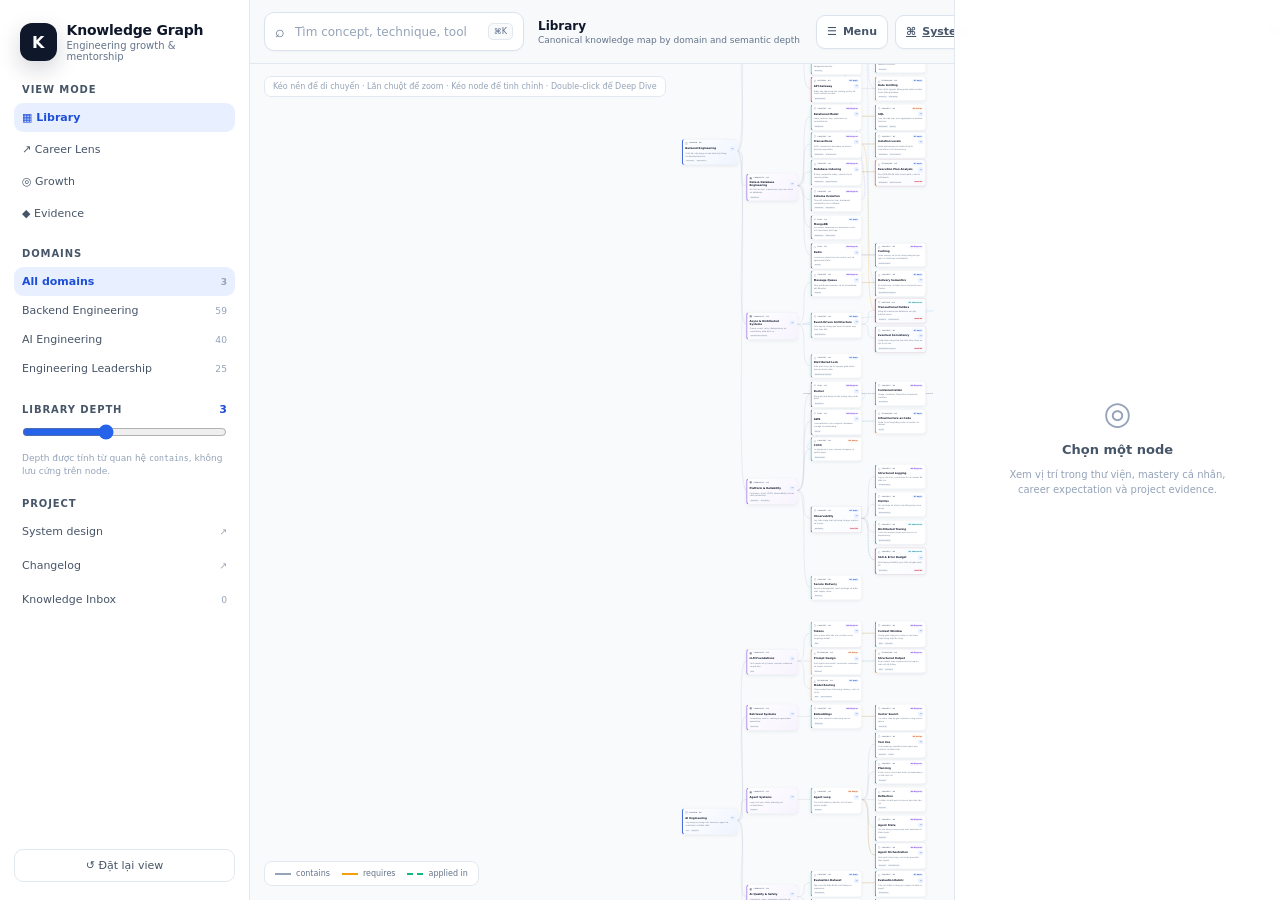
==== commit cfb5640a: "Enable responsive workspace and Knowledge Inbox" ====
--- a/site/index.html
+++ b/site/index.html
@@ -2,106 +2,56 @@
 <html lang="vi">
 <head>
   <meta charset="utf-8" />
-  <meta name="viewport" content="width=device-width, initial-scale=1" />
-  <meta name="description" content="Personal Engineering Knowledge Graph — library, career lens, growth and evidence." />
+  <meta name="viewport" content="width=device-width, initial-scale=1, viewport-fit=cover" />
+  <meta name="description" content="Personal Engineering Knowledge Graph — library, career lens, growth, evidence and mentorship." />
   <meta name="theme-color" content="#0f172a" />
   <title>Personal Engineering Knowledge Graph</title>
   <link rel="stylesheet" href="./styles.css" />
   <link rel="stylesheet" href="./polish.css" />
   <link rel="stylesheet" href="./focus-mode.css" />
+  <link rel="stylesheet" href="./responsive-shell.css" />
+  <link rel="stylesheet" href="./capture.css" />
 </head>
 <body>
   <div id="app" class="app-shell">
     <aside class="sidebar" aria-label="Knowledge graph controls">
       <div class="brand">
         <span class="brand__mark" aria-hidden="true">K</span>
-        <div>
-          <strong>Knowledge Graph</strong>
-          <small>Engineering growth & mentorship</small>
-        </div>
+        <div><strong>Knowledge Graph</strong><small>Engineering growth & mentorship</small></div>
       </div>
-
-      <section class="sidebar-section">
-        <h2>View mode</h2>
-        <div id="view-modes" class="segmented-list"></div>
-      </section>
-
-      <section class="sidebar-section">
-        <h2>Domains</h2>
-        <div id="domain-filters"></div>
-      </section>
-
+      <section class="sidebar-section"><h2>View mode</h2><div id="view-modes" class="segmented-list"></div></section>
+      <section class="sidebar-section"><h2>Domains</h2><div id="domain-filters"></div></section>
       <section class="sidebar-section" id="library-controls">
-        <div class="section-heading">
-          <h2>Library depth</h2>
-          <output id="depth-value">3</output>
-        </div>
+        <div class="section-heading"><h2>Library depth</h2><output id="depth-value">3</output></div>
         <input id="depth-input" class="range" type="range" min="1" max="6" value="3" step="1" />
         <p class="section-help">Depth được tính từ quan hệ <code>contains</code>, không lưu cứng trên node.</p>
       </section>
-
-      <section class="sidebar-section is-hidden" id="career-controls">
-        <h2>Career lens</h2>
-        <label class="field-label" for="career-level">Backend Engineer level</label>
-        <select id="career-level" class="select"></select>
-        <label class="toggle-row"><input id="career-gap-only" type="checkbox" /> Chỉ hiện capability gap</label>
-      </section>
-
-      <section class="sidebar-section is-hidden" id="growth-controls">
-        <h2>Growth</h2>
-        <label class="field-label" for="mastery-filter">Minimum mastery</label>
-        <select id="mastery-filter" class="select"></select>
-      </section>
-
+      <section class="sidebar-section is-hidden" id="career-controls"><h2>Career lens</h2><label class="field-label" for="career-level">Backend Engineer level</label><select id="career-level" class="select"></select><label class="toggle-row"><input id="career-gap-only" type="checkbox" /> Chỉ hiện capability gap</label></section>
+      <section class="sidebar-section is-hidden" id="growth-controls"><h2>Growth</h2><label class="field-label" for="mastery-filter">Minimum mastery</label><select id="mastery-filter" class="select"></select></section>
       <button id="reset-view" class="reset-button" type="button">↺ Đặt lại view</button>
     </aside>
-
     <main class="workspace">
       <header class="toolbar">
         <div class="toolbar__left">
-          <label class="search-box">
-            <span aria-hidden="true">⌕</span>
-            <input id="search-input" type="search" placeholder="Tìm concept, technique, tool hoặc project..." autocomplete="off" />
-            <kbd>⌘K</kbd>
-          </label>
-          <div>
-            <strong id="view-title" class="view-title">Library</strong>
-            <span id="view-description" class="view-description">Canonical knowledge map</span>
-          </div>
+          <label class="search-box"><span aria-hidden="true">⌕</span><input id="search-input" type="search" placeholder="Tìm concept, technique, tool hoặc project..." autocomplete="off" /><kbd>⌘K</kbd></label>
+          <div><strong id="view-title" class="view-title">Library</strong><span id="view-description" class="view-description">Canonical knowledge map</span></div>
         </div>
         <div class="toolbar__stats"><strong id="visible-count">0</strong> / <span id="total-count">0</span> nodes</div>
       </header>
-
       <section id="canvas" class="canvas" aria-label="Personal engineering knowledge graph">
-        <div id="scene" class="scene">
-          <svg id="edges-layer" class="edges-layer" aria-hidden="true"></svg>
-          <div id="nodes-layer" class="nodes-layer"></div>
-        </div>
-
-        <div class="canvas-controls" aria-label="Canvas controls">
-          <button id="zoom-in" type="button" title="Phóng to">+</button>
-          <button id="zoom-out" type="button" title="Thu nhỏ">−</button>
-          <button id="fit-view" type="button" title="Fit view">⌗</button>
-        </div>
-
+        <div id="scene" class="scene"><svg id="edges-layer" class="edges-layer" aria-hidden="true"></svg><div id="nodes-layer" class="nodes-layer"></div></div>
+        <div class="canvas-controls" aria-label="Canvas controls"><button id="zoom-in" type="button" title="Phóng to">+</button><button id="zoom-out" type="button" title="Thu nhỏ">−</button><button id="fit-view" type="button" title="Fit view">⌗</button></div>
         <div class="canvas-hint">Kéo nền để di chuyển · Lăn chuột để zoom · Kéo node để tinh chỉnh · Double-click để Deep Dive</div>
         <div id="canvas-legend" class="canvas-legend"></div>
       </section>
     </main>
-
     <aside id="inspector" class="inspector" aria-live="polite"></aside>
   </div>
-
-  <template id="empty-inspector-template">
-    <div class="inspector-empty">
-      <span class="inspector-empty__icon">◎</span>
-      <strong>Chọn một node</strong>
-      <p>Xem vị trí trong thư viện, mastery cá nhân, career expectation và project evidence.</p>
-    </div>
-  </template>
-
+  <template id="empty-inspector-template"><div class="inspector-empty"><span class="inspector-empty__icon">◎</span><strong>Chọn một node</strong><p>Xem vị trí trong thư viện, mastery cá nhân, career expectation và project evidence.</p></div></template>
   <script type="module" src="./app.js"></script>
   <script type="module" src="./polish.js"></script>
   <script type="module" src="./focus-mode.js"></script>
+  <script type="module" src="./responsive-shell.js"></script>
+  <script type="module" src="./capture.js"></script>
 </body>
 </html>
--- a/site/responsive-shell.css
+++ b/site/responsive-shell.css
@@ -0,0 +1,240 @@
+:root {
+  --mobile-header-height: 58px;
+  --sheet-radius: 18px;
+  --safe-bottom: env(safe-area-inset-bottom, 0px);
+}
+
+.mobile-menu-button,
+.canvas-fullscreen-button,
+.capture-launch-button,
+.project-nav-toggle,
+.sidebar-backdrop,
+.mobile-inspector-handle {
+  display: none;
+}
+
+.toolbar-actions {
+  display: inline-flex;
+  align-items: center;
+  gap: 7px;
+  margin-left: auto;
+}
+
+.toolbar-action {
+  min-width: 34px;
+  height: 34px;
+  border: 1px solid #dbe3ee;
+  border-radius: 9px;
+  background: rgba(255,255,255,.94);
+  color: #475569;
+  cursor: pointer;
+  display: inline-flex;
+  align-items: center;
+  justify-content: center;
+  gap: 6px;
+  padding: 0 10px;
+  font-size: 11px;
+  font-weight: 700;
+  box-shadow: 0 1px 2px rgba(15,23,42,.03);
+}
+
+.toolbar-action:hover { background: #f8fafc; border-color: #cbd5e1; color: #0f172a; }
+.toolbar-action:focus-visible { outline: 3px solid rgba(37,99,235,.14); outline-offset: 1px; }
+.toolbar-action__label { white-space: nowrap; }
+
+.project-links {
+  display: grid;
+  gap: 5px;
+}
+.project-link {
+  display: flex;
+  align-items: center;
+  justify-content: space-between;
+  gap: 8px;
+  padding: 8px;
+  border-radius: 9px;
+  color: #475569;
+  font-size: 11px;
+  text-decoration: none;
+}
+.project-link:hover { background: #f1f5f9; color: #0f172a; }
+.project-link small { color: #94a3b8; }
+
+.canvas-fullscreen-button { display: block; }
+
+body.canvas-fullscreen-fallback {
+  overflow: hidden;
+}
+body.canvas-fullscreen-fallback .workspace {
+  position: fixed;
+  inset: 0;
+  z-index: 1000;
+  background: #fff;
+}
+body.canvas-fullscreen-fallback .workspace .toolbar {
+  position: relative;
+  z-index: 4;
+}
+body.canvas-fullscreen-fallback .sidebar,
+body.canvas-fullscreen-fallback .inspector {
+  display: none !important;
+}
+body.canvas-fullscreen-fallback .app-shell {
+  display: block;
+}
+body.canvas-fullscreen-fallback .workspace {
+  height: 100dvh;
+  display: grid;
+  grid-template-rows: var(--mobile-header-height) minmax(0,1fr);
+}
+
+.workspace:fullscreen,
+.workspace:-webkit-full-screen {
+  background: #fff;
+  display: grid;
+  grid-template-rows: var(--mobile-header-height) minmax(0,1fr);
+}
+
+@media (max-width: 1180px) {
+  .app-shell { grid-template-columns: 214px minmax(0,1fr); }
+  .inspector {
+    position: fixed;
+    top: 70px;
+    right: 12px;
+    bottom: 12px;
+    width: min(340px, calc(100vw - 250px));
+    z-index: 25;
+    border: 1px solid #dbe3ee;
+    border-radius: 14px;
+    box-shadow: 0 20px 54px rgba(15,23,42,.18);
+    transform: translateX(calc(100% + 28px));
+    opacity: 0;
+    pointer-events: none;
+    transition: transform 220ms ease, opacity 180ms ease;
+  }
+  body.inspector-open .inspector {
+    transform: translateX(0);
+    opacity: 1;
+    pointer-events: auto;
+  }
+  .toolbar-action__label { display: none; }
+}
+
+@media (max-width: 840px) {
+  html, body, #app { min-height: 100%; height: 100%; }
+  .app-shell { display: block; }
+  .workspace {
+    height: 100dvh;
+    display: grid;
+    grid-template-rows: var(--mobile-header-height) minmax(0,1fr);
+  }
+  .toolbar {
+    min-width: 0;
+    height: var(--mobile-header-height);
+    padding: 8px 9px;
+    gap: 7px;
+  }
+  .toolbar__left { min-width: 0; flex: 1; gap: 7px; }
+  .toolbar__left > div { display: none; }
+  .search-box { width: auto; flex: 1; min-width: 0; }
+  .search-box kbd { display: none; }
+  .toolbar__stats, .canvas-style-control { display: none !important; }
+  .toolbar-actions { margin-left: 0; gap: 5px; }
+  .toolbar-action { width: 36px; padding: 0; }
+  .mobile-menu-button { display: inline-flex; }
+
+  .sidebar {
+    display: flex;
+    position: fixed;
+    inset: 0 auto 0 0;
+    width: min(320px, 86vw);
+    z-index: 80;
+    border-right: 1px solid #dbe3ee;
+    box-shadow: 16px 0 48px rgba(15,23,42,.18);
+    transform: translateX(-105%);
+    transition: transform 220ms cubic-bezier(.2,.8,.2,1);
+    padding-top: max(18px, env(safe-area-inset-top));
+    padding-bottom: max(18px, var(--safe-bottom));
+  }
+  body.sidebar-open .sidebar { transform: translateX(0); }
+  .sidebar-backdrop {
+    display: block;
+    position: fixed;
+    inset: 0;
+    z-index: 70;
+    border: 0;
+    background: rgba(15,23,42,.35);
+    backdrop-filter: blur(3px);
+    opacity: 0;
+    pointer-events: none;
+    transition: opacity 180ms ease;
+  }
+  body.sidebar-open .sidebar-backdrop { opacity: 1; pointer-events: auto; }
+
+  .inspector {
+    top: auto;
+    right: 0;
+    bottom: 0;
+    left: 0;
+    width: 100%;
+    max-height: min(76dvh, 720px);
+    border: 1px solid #dbe3ee;
+    border-radius: var(--sheet-radius) var(--sheet-radius) 0 0;
+    padding: 28px 18px calc(20px + var(--safe-bottom));
+    box-shadow: 0 -20px 55px rgba(15,23,42,.2);
+    transform: translateY(105%);
+    opacity: 1;
+    overflow-y: auto;
+    overscroll-behavior: contain;
+  }
+  body.inspector-open .inspector { transform: translateY(0); }
+  .mobile-inspector-handle {
+    display: block;
+    position: sticky;
+    top: -20px;
+    width: 42px;
+    height: 4px;
+    margin: -12px auto 14px;
+    border-radius: 99px;
+    background: #cbd5e1;
+    z-index: 2;
+  }
+
+  .canvas-hint { display: none; }
+  .canvas-legend {
+    left: 8px;
+    right: 52px;
+    bottom: max(8px, var(--safe-bottom));
+    overflow-x: auto;
+    justify-content: flex-start;
+    white-space: nowrap;
+    scrollbar-width: none;
+  }
+  .canvas-controls { right: 8px; bottom: max(8px, var(--safe-bottom)); }
+  .canvas-controls button { width: 38px; height: 36px; }
+
+  .focus-nav { left: 8px !important; right: 8px !important; top: 8px !important; }
+  .focus-breadcrumb { max-width: calc(100vw - 150px); overflow-x: auto; }
+  .focus-count { display: none; }
+  .focus-realm__detail {
+    left: 10px !important;
+    right: 10px !important;
+    width: auto !important;
+    bottom: max(12px, var(--safe-bottom)) !important;
+    max-height: 33dvh;
+    overflow-y: auto;
+  }
+  .focus-realm__hint { display: none; }
+}
+
+@media (max-width: 520px) {
+  .capture-launch-button { display: inline-flex; }
+  .toolbar-action.docs-link { display: none; }
+  .search-box input { font-size: 12px; }
+  .focus-node { width: 180px !important; min-height: 92px !important; }
+  .focus-node p { display: none; }
+}
+
+@media (prefers-reduced-motion: reduce) {
+  .sidebar, .inspector, .sidebar-backdrop { transition: none !important; }
+}
--- a/site/capture.css
+++ b/site/capture.css
@@ -0,0 +1,65 @@
+.capture-dialog {
+  width: min(860px, calc(100vw - 32px));
+  max-height: min(780px, calc(100dvh - 32px));
+  padding: 0;
+  border: 1px solid #dbe3ee;
+  border-radius: 18px;
+  background: rgba(255,255,255,.98);
+  color: #0f172a;
+  box-shadow: 0 28px 80px rgba(15,23,42,.28);
+  overflow: hidden;
+}
+.capture-dialog::backdrop { background: rgba(15,23,42,.42); backdrop-filter: blur(6px); }
+.capture-shell { display: grid; grid-template-rows: auto auto minmax(0,1fr); max-height: inherit; }
+.capture-header { display: flex; align-items: center; justify-content: space-between; gap: 14px; padding: 18px 20px 13px; border-bottom: 1px solid #edf1f6; }
+.capture-header h2 { margin: 0; font-size: 18px; }
+.capture-header p { margin: 3px 0 0; color: #64748b; font-size: 11px; }
+.capture-close { width: 34px; height: 34px; border: 0; border-radius: 9px; background: #f1f5f9; color: #475569; cursor: pointer; font-size: 20px; }
+.capture-tabs { display: flex; gap: 4px; padding: 10px 16px; border-bottom: 1px solid #edf1f6; background: #f8fafc; }
+.capture-tab { border: 0; border-radius: 8px; background: transparent; color: #64748b; padding: 8px 12px; cursor: pointer; font-size: 11px; font-weight: 750; }
+.capture-tab.is-active { background: #fff; color: #1d4ed8; box-shadow: 0 1px 4px rgba(15,23,42,.08); }
+.capture-panel { display: none; min-height: 0; overflow-y: auto; }
+.capture-panel.is-active { display: block; }
+.capture-form { padding: 18px 20px 22px; display: grid; gap: 15px; }
+.capture-grid { display: grid; grid-template-columns: 1fr 1fr; gap: 13px; }
+.capture-field { display: grid; gap: 6px; }
+.capture-field--wide { grid-column: 1 / -1; }
+.capture-field label { color: #475569; font-size: 10px; font-weight: 750; text-transform: uppercase; letter-spacing: .06em; }
+.capture-input, .capture-select, .capture-textarea {
+  width: 100%; border: 1px solid #dbe3ee; border-radius: 10px; background: #fff; color: #0f172a; padding: 10px 11px; font: inherit; font-size: 12px;
+}
+.capture-textarea { min-height: 112px; resize: vertical; line-height: 1.55; }
+.capture-input:focus, .capture-select:focus, .capture-textarea:focus { outline: 3px solid rgba(37,99,235,.1); border-color: #93b4f7; }
+.capture-actions { display: flex; align-items: center; justify-content: space-between; gap: 10px; padding-top: 4px; }
+.capture-actions__right { display: flex; gap: 8px; }
+.capture-button { min-height: 36px; border: 1px solid #dbe3ee; border-radius: 9px; background: #fff; color: #475569; padding: 0 12px; cursor: pointer; font-size: 11px; font-weight: 750; }
+.capture-button:hover { background: #f8fafc; }
+.capture-button--primary { border-color: #2563eb; background: #2563eb; color: #fff; }
+.capture-button--primary:hover { background: #1d4ed8; }
+.capture-button--danger { color: #b91c1c; }
+.capture-status { color: #64748b; font-size: 10px; min-height: 16px; }
+.inbox-toolbar { display: flex; align-items: center; justify-content: space-between; gap: 10px; padding: 14px 18px; border-bottom: 1px solid #edf1f6; }
+.inbox-toolbar strong { font-size: 12px; }
+.inbox-toolbar__actions { display: flex; gap: 7px; }
+.inbox-list { display: grid; gap: 9px; padding: 14px 18px 20px; }
+.inbox-empty { padding: 60px 20px; text-align: center; color: #94a3b8; }
+.inbox-empty strong { display: block; color: #475569; margin-bottom: 6px; }
+.inbox-item { border: 1px solid #e2e8f0; border-radius: 12px; padding: 13px; background: #fff; display: grid; gap: 8px; }
+.inbox-item__head { display: flex; justify-content: space-between; gap: 10px; }
+.inbox-item__head strong { font-size: 13px; }
+.inbox-item__meta { display: flex; flex-wrap: wrap; gap: 5px; }
+.inbox-chip { border-radius: 99px; padding: 3px 7px; background: #f1f5f9; color: #64748b; font-size: 9px; }
+.inbox-item p { margin: 0; color: #64748b; font-size: 11px; line-height: 1.5; }
+.inbox-item__actions { display: flex; flex-wrap: wrap; gap: 6px; }
+.capture-badge { min-width: 17px; height: 17px; display: inline-grid; place-items: center; border-radius: 99px; background: #2563eb; color: #fff; font-size: 8px; padding: 0 4px; }
+@media (max-width: 700px) {
+  .capture-dialog { width: 100vw; max-width: none; height: 100dvh; max-height: none; border: 0; border-radius: 0; }
+  .capture-shell { height: 100%; }
+  .capture-header { padding-top: max(15px, env(safe-area-inset-top)); }
+  .capture-grid { grid-template-columns: 1fr; }
+  .capture-field--wide { grid-column: auto; }
+  .capture-actions { align-items: stretch; flex-direction: column; }
+  .capture-actions__right { display: grid; grid-template-columns: 1fr 1fr; }
+  .inbox-toolbar { align-items: flex-start; }
+  .inbox-toolbar__actions { flex-wrap: wrap; justify-content: flex-end; }
+}
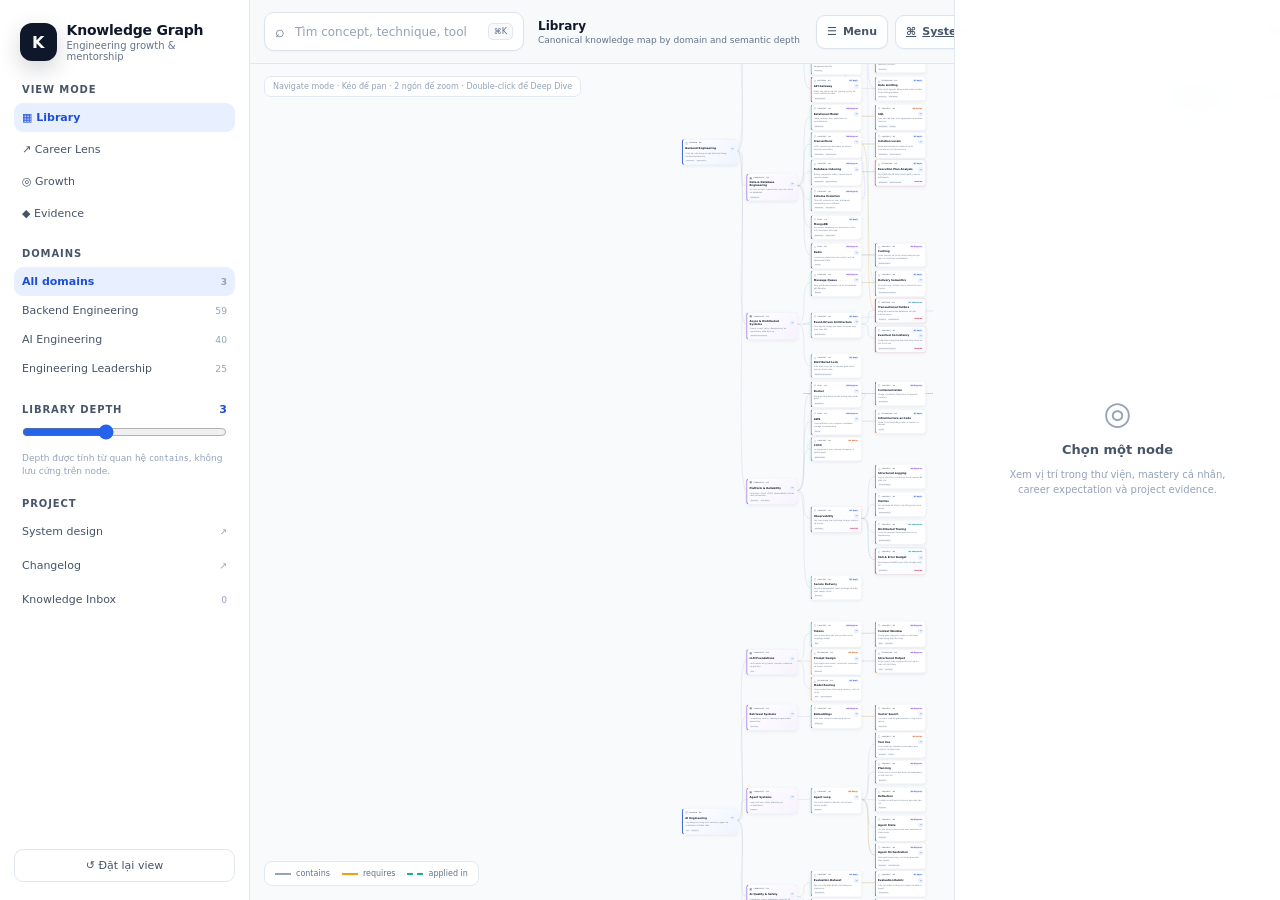
==== commit 9fbe0403: "Enable interaction hotfix layer" ====
--- a/site/index.html
+++ b/site/index.html
@@ -11,6 +11,7 @@
   <link rel="stylesheet" href="./focus-mode.css" />
   <link rel="stylesheet" href="./responsive-shell.css" />
   <link rel="stylesheet" href="./capture.css" />
+  <link rel="stylesheet" href="./interaction-mode.css" />
 </head>
 <body>
   <div id="app" class="app-shell">
@@ -41,17 +42,19 @@
       <section id="canvas" class="canvas" aria-label="Personal engineering knowledge graph">
         <div id="scene" class="scene"><svg id="edges-layer" class="edges-layer" aria-hidden="true"></svg><div id="nodes-layer" class="nodes-layer"></div></div>
         <div class="canvas-controls" aria-label="Canvas controls"><button id="zoom-in" type="button" title="Phóng to">+</button><button id="zoom-out" type="button" title="Thu nhỏ">−</button><button id="fit-view" type="button" title="Fit view">⌗</button></div>
-        <div class="canvas-hint">Kéo nền để di chuyển · Lăn chuột để zoom · Kéo node để tinh chỉnh · Double-click để Deep Dive</div>
+        <div class="canvas-hint">Navigate mode · Kéo để pan · 2 ngón để zoom · Double-click để Deep Dive</div>
         <div id="canvas-legend" class="canvas-legend"></div>
       </section>
     </main>
     <aside id="inspector" class="inspector" aria-live="polite"></aside>
   </div>
   <template id="empty-inspector-template"><div class="inspector-empty"><span class="inspector-empty__icon">◎</span><strong>Chọn một node</strong><p>Xem vị trí trong thư viện, mastery cá nhân, career expectation và project evidence.</p></div></template>
+  <script src="./interaction-bridge.js"></script>
   <script type="module" src="./app.js"></script>
   <script type="module" src="./polish.js"></script>
   <script type="module" src="./focus-mode.js"></script>
   <script type="module" src="./responsive-shell.js"></script>
   <script type="module" src="./capture.js"></script>
+  <script type="module" src="./interaction-mode.js"></script>
 </body>
 </html>
--- a/site/capture.css
+++ b/site/capture.css
@@ -1,3 +1,4 @@
+.capture-launch-button { display: inline-flex; }
 .capture-dialog {
   width: min(860px, calc(100vw - 32px));
   max-height: min(780px, calc(100dvh - 32px));
--- a/site/interaction-mode.css
+++ b/site/interaction-mode.css
@@ -0,0 +1,63 @@
+.mobile-menu-button { display: inline-flex !important; }
+
+.interaction-mode-control {
+  position: absolute;
+  top: 12px;
+  right: 58px;
+  z-index: 5;
+  display: inline-flex;
+  align-items: center;
+  gap: 3px;
+  padding: 4px;
+  border: 1px solid #dbe3ee;
+  border-radius: 11px;
+  background: rgba(255,255,255,.92);
+  box-shadow: 0 5px 18px rgba(15,23,42,.08);
+  backdrop-filter: blur(12px);
+}
+.interaction-mode-control button {
+  height: 30px;
+  border: 0;
+  border-radius: 8px;
+  padding: 0 9px;
+  background: transparent;
+  color: #64748b;
+  cursor: pointer;
+  display: inline-flex;
+  align-items: center;
+  gap: 5px;
+  font-size: 11px;
+  font-weight: 750;
+}
+.interaction-mode-control button:hover { background: #f1f5f9; color: #0f172a; }
+.interaction-mode-control button.is-active { background: #e8efff; color: #1d4ed8; }
+.interaction-mode-control small { font: inherit; }
+.interaction-mode-status { display: none; }
+body[data-interaction-mode="navigate"] .knowledge-node { cursor: pointer !important; }
+body[data-interaction-mode="edit"] .knowledge-node { cursor: move !important; }
+body[data-interaction-mode="edit"] .interaction-mode-control { border-color: #f1c36d; }
+body[data-interaction-mode="edit"] .interaction-mode-status { color: #92400e; }
+body.is-pinching .knowledge-node { pointer-events: none; }
+
+body.sidebar-collapsed .sidebar { display: none !important; }
+body.sidebar-collapsed .app-shell { grid-template-columns: minmax(0, 1fr) 318px; }
+
+@media (max-width: 1180px) and (min-width: 841px) {
+  body.sidebar-collapsed .app-shell { grid-template-columns: minmax(0, 1fr); }
+}
+
+@media (max-width: 840px) {
+  body.sidebar-collapsed .sidebar { display: flex !important; }
+  .interaction-mode-control { top: 8px; right: 50px; }
+  .interaction-mode-control button { width: 32px; padding: 0; justify-content: center; }
+  .interaction-mode-control button small { display: none; }
+  .capture-launch-button { display: inline-flex !important; }
+}
+
+@media (max-width: 520px) {
+  .interaction-mode-control { right: 48px; }
+}
+
+@media (prefers-reduced-motion: reduce) {
+  .interaction-mode-control { backdrop-filter: none; }
+}
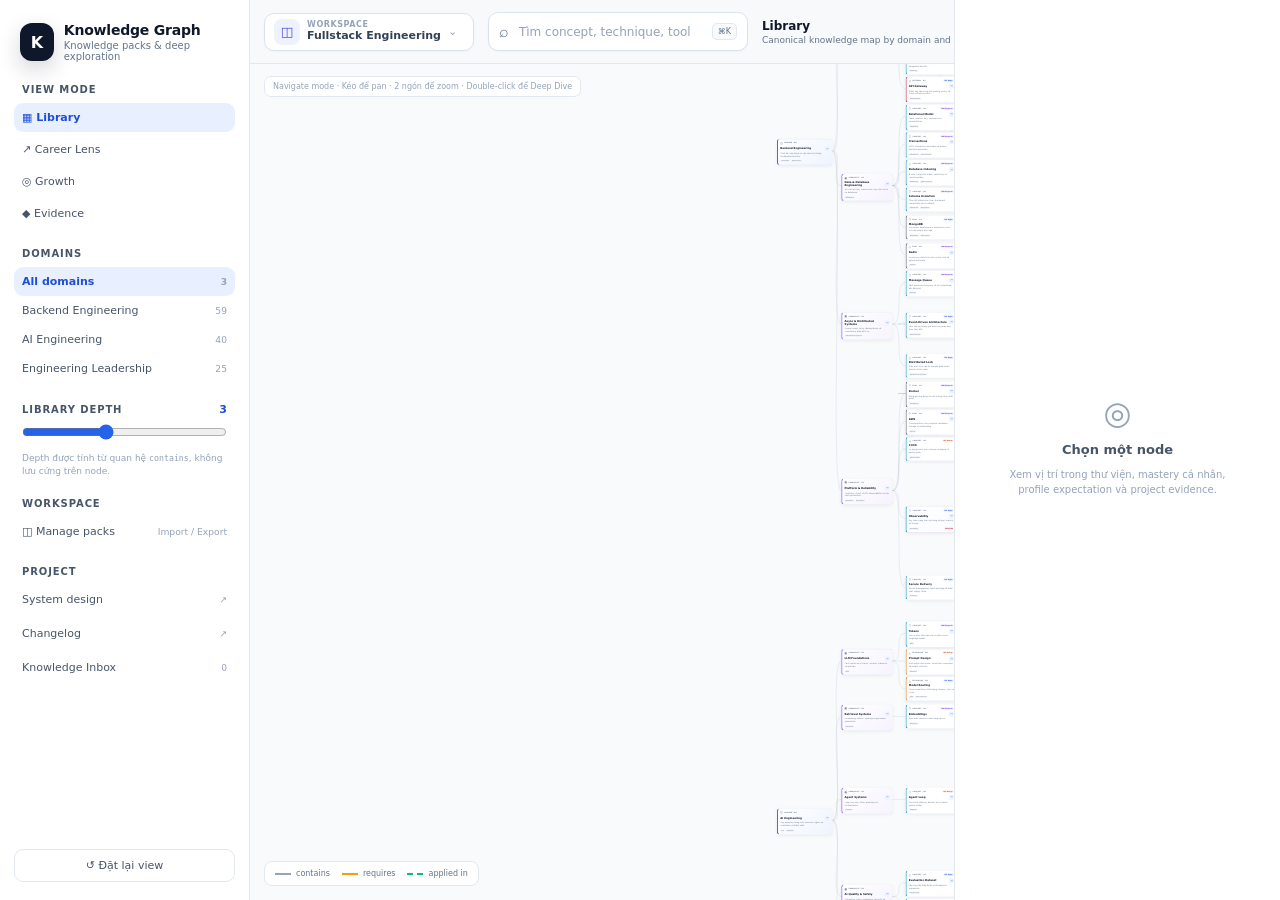
==== commit 85520348: "Enable Knowledge Pack workspace UI" ====
--- a/site/index.html
+++ b/site/index.html
@@ -3,22 +3,24 @@
 <head>
   <meta charset="utf-8" />
   <meta name="viewport" content="width=device-width, initial-scale=1, viewport-fit=cover" />
-  <meta name="description" content="Personal Engineering Knowledge Graph — library, career lens, growth, evidence and mentorship." />
+  <meta name="description" content="Knowledge Graph — import, structure, explore, deep dive and share reusable knowledge packs." />
   <meta name="theme-color" content="#0f172a" />
-  <title>Personal Engineering Knowledge Graph</title>
+  <title>Knowledge Graph</title>
   <link rel="stylesheet" href="./styles.css" />
   <link rel="stylesheet" href="./polish.css" />
   <link rel="stylesheet" href="./focus-mode.css" />
   <link rel="stylesheet" href="./responsive-shell.css" />
   <link rel="stylesheet" href="./capture.css" />
   <link rel="stylesheet" href="./interaction-mode.css" />
+  <link rel="stylesheet" href="./ux-hotfix-v024.css" />
+  <link rel="stylesheet" href="./workspace-manager.css" />
 </head>
 <body>
   <div id="app" class="app-shell">
     <aside class="sidebar" aria-label="Knowledge graph controls">
       <div class="brand">
         <span class="brand__mark" aria-hidden="true">K</span>
-        <div><strong>Knowledge Graph</strong><small>Engineering growth & mentorship</small></div>
+        <div><strong>Knowledge Graph</strong><small>Knowledge packs & deep exploration</small></div>
       </div>
       <section class="sidebar-section"><h2>View mode</h2><div id="view-modes" class="segmented-list"></div></section>
       <section class="sidebar-section"><h2>Domains</h2><div id="domain-filters"></div></section>
@@ -27,19 +29,19 @@
         <input id="depth-input" class="range" type="range" min="1" max="6" value="3" step="1" />
         <p class="section-help">Depth được tính từ quan hệ <code>contains</code>, không lưu cứng trên node.</p>
       </section>
-      <section class="sidebar-section is-hidden" id="career-controls"><h2>Career lens</h2><label class="field-label" for="career-level">Backend Engineer level</label><select id="career-level" class="select"></select><label class="toggle-row"><input id="career-gap-only" type="checkbox" /> Chỉ hiện capability gap</label></section>
+      <section class="sidebar-section is-hidden" id="career-controls"><h2>Career lens</h2><label class="field-label" for="career-level">Capability profile</label><select id="career-level" class="select"></select><label class="toggle-row"><input id="career-gap-only" type="checkbox" /> Chỉ hiện capability gap</label></section>
       <section class="sidebar-section is-hidden" id="growth-controls"><h2>Growth</h2><label class="field-label" for="mastery-filter">Minimum mastery</label><select id="mastery-filter" class="select"></select></section>
       <button id="reset-view" class="reset-button" type="button">↺ Đặt lại view</button>
     </aside>
     <main class="workspace">
       <header class="toolbar">
         <div class="toolbar__left">
-          <label class="search-box"><span aria-hidden="true">⌕</span><input id="search-input" type="search" placeholder="Tìm concept, technique, tool hoặc project..." autocomplete="off" /><kbd>⌘K</kbd></label>
+          <label class="search-box"><span aria-hidden="true">⌕</span><input id="search-input" type="search" placeholder="Tìm concept, technique, tool hoặc artifact..." autocomplete="off" /><kbd>⌘K</kbd></label>
           <div><strong id="view-title" class="view-title">Library</strong><span id="view-description" class="view-description">Canonical knowledge map</span></div>
         </div>
         <div class="toolbar__stats"><strong id="visible-count">0</strong> / <span id="total-count">0</span> nodes</div>
       </header>
-      <section id="canvas" class="canvas" aria-label="Personal engineering knowledge graph">
+      <section id="canvas" class="canvas" aria-label="Knowledge graph canvas">
         <div id="scene" class="scene"><svg id="edges-layer" class="edges-layer" aria-hidden="true"></svg><div id="nodes-layer" class="nodes-layer"></div></div>
         <div class="canvas-controls" aria-label="Canvas controls"><button id="zoom-in" type="button" title="Phóng to">+</button><button id="zoom-out" type="button" title="Thu nhỏ">−</button><button id="fit-view" type="button" title="Fit view">⌗</button></div>
         <div class="canvas-hint">Navigate mode · Kéo để pan · 2 ngón để zoom · Double-click để Deep Dive</div>
@@ -48,7 +50,8 @@
     </main>
     <aside id="inspector" class="inspector" aria-live="polite"></aside>
   </div>
-  <template id="empty-inspector-template"><div class="inspector-empty"><span class="inspector-empty__icon">◎</span><strong>Chọn một node</strong><p>Xem vị trí trong thư viện, mastery cá nhân, career expectation và project evidence.</p></div></template>
+  <template id="empty-inspector-template"><div class="inspector-empty"><span class="inspector-empty__icon">◎</span><strong>Chọn một node</strong><p>Xem vị trí trong thư viện, mastery cá nhân, profile expectation và project evidence.</p></div></template>
+  <script src="./workspace-runtime.js"></script>
   <script src="./interaction-bridge.js"></script>
   <script type="module" src="./app.js"></script>
   <script type="module" src="./polish.js"></script>
@@ -56,5 +59,7 @@
   <script type="module" src="./responsive-shell.js"></script>
   <script type="module" src="./capture.js"></script>
   <script type="module" src="./interaction-mode.js"></script>
+  <script type="module" src="./ux-hotfix-v024.js"></script>
+  <script type="module" src="./workspace-manager.js"></script>
 </body>
 </html>
--- a/site/ux-hotfix-v024.css
+++ b/site/ux-hotfix-v024.css
@@ -0,0 +1,197 @@
+/* v0.2.4 touch/tablet and Focus Realm polish */
+
+.deep-dive-action--double-only {
+  cursor: default;
+  border-style: dashed;
+  box-shadow: none;
+}
+.deep-dive-action--double-only:hover {
+  transform: none;
+  border-color: rgba(99, 102, 241, .28);
+}
+.focus-double-hint {
+  display: block !important;
+  margin-top: 10px !important;
+  color: #a5b4fc !important;
+}
+
+.focus-nav {
+  grid-template-columns: auto minmax(0, 1fr) auto auto auto;
+}
+
+.focus-nav-actions {
+  display: inline-flex;
+  align-items: center;
+  gap: 4px;
+}
+.focus-nav-actions button {
+  width: 32px;
+  height: 32px;
+  border: 1px solid rgba(148,163,184,.15);
+  border-radius: 9px;
+  background: rgba(15,23,42,.24);
+  color: #cbd5e1;
+  cursor: pointer;
+  font-size: 14px;
+}
+.focus-nav-actions button:hover,
+.focus-nav-actions button:focus-visible {
+  background: rgba(129,140,248,.14);
+  color: #fff;
+  outline: none;
+}
+
+@media (max-width: 1024px) {
+  .focus-realm { overflow: hidden !important; }
+  .focus-nav {
+    grid-template-columns: auto minmax(0, 1fr) auto auto !important;
+    left: 12px !important;
+    right: 12px !important;
+    top: 10px !important;
+    gap: 8px !important;
+  }
+  .focus-count { display: none !important; }
+  .focus-realm__edges { display: none !important; }
+  .focus-realm__nodes {
+    inset: 0 !important;
+    top: 72px !important;
+    bottom: 0 !important;
+    width: auto !important;
+    height: auto !important;
+    display: grid !important;
+    grid-template-columns: repeat(2, minmax(0, 1fr));
+    align-content: start;
+    gap: 24px 22px;
+    padding: 26px 24px 235px;
+    overflow-y: auto !important;
+    overscroll-behavior: contain;
+    -webkit-overflow-scrolling: touch;
+    scrollbar-width: thin;
+  }
+  .focus-node,
+  .focus-node:hover,
+  .focus-node.is-selected {
+    position: relative !important;
+    left: auto !important;
+    top: auto !important;
+    width: 100% !important;
+    min-height: 122px !important;
+    transform: none !important;
+    animation-name: realm-node-arrive-tablet !important;
+    animation-duration: .36s !important;
+  }
+  .focus-node--root {
+    grid-column: 1 / -1;
+    width: min(440px, 100%) !important;
+    min-height: 138px !important;
+    justify-self: center;
+  }
+  .focus-node > strong { margin-top: 10px !important; font-size: 14px !important; }
+  .focus-node > p {
+    display: -webkit-box !important;
+    margin: 7px 0 11px !important;
+    min-height: 30px !important;
+    font-size: 10px !important;
+    line-height: 1.55 !important;
+    -webkit-line-clamp: 2;
+  }
+  .focus-node footer { padding-top: 9px !important; }
+  .focus-realm__detail {
+    display: block !important;
+    left: 24px !important;
+    right: 24px !important;
+    bottom: 18px !important;
+    width: auto !important;
+    max-height: 185px;
+    overflow-y: auto;
+    padding: 15px 16px !important;
+    border-radius: 16px !important;
+    box-shadow: 0 18px 54px rgba(2,6,23,.48) !important;
+  }
+  .focus-realm__detail > strong { margin-top: 7px !important; font-size: 14px !important; }
+  .focus-realm__detail > p { margin: 7px 0 11px !important; font-size: 10px !important; line-height: 1.6 !important; }
+  .focus-detail__meta { gap: 7px !important; }
+  .focus-detail__meta span { padding: 5px 8px !important; }
+  .focus-realm__hint { display: none !important; }
+}
+
+@media (max-width: 620px) {
+  .focus-nav {
+    min-height: 48px !important;
+    padding: 6px !important;
+  }
+  .focus-back {
+    width: 36px;
+    overflow: hidden;
+    white-space: nowrap;
+    text-indent: -999px;
+    position: relative;
+  }
+  .focus-back::after {
+    content: '←';
+    position: absolute;
+    inset: 0;
+    display: grid;
+    place-items: center;
+    text-indent: 0;
+    font-size: 16px;
+  }
+  .focus-breadcrumb button {
+    padding: 6px 5px !important;
+    font-size: 9px !important;
+  }
+  .focus-nav-actions { gap: 3px; }
+  .focus-nav-actions button,
+  .focus-exit { width: 30px !important; height: 30px !important; }
+  .focus-realm__nodes {
+    top: 70px !important;
+    grid-template-columns: 1fr;
+    gap: 20px;
+    padding: 22px 15px 230px;
+  }
+  .focus-node,
+  .focus-node--root {
+    grid-column: auto;
+    width: 100% !important;
+    min-height: auto !important;
+    padding: 14px 15px 12px !important;
+    border-radius: 16px !important;
+  }
+  .focus-node--root { min-height: 126px !important; }
+  .focus-node > strong { font-size: 14px !important; }
+  .focus-node > p {
+    display: -webkit-box !important;
+    min-height: auto !important;
+    font-size: 10px !important;
+    line-height: 1.65 !important;
+    -webkit-line-clamp: 3;
+  }
+  .focus-realm__detail {
+    left: 10px !important;
+    right: 10px !important;
+    bottom: max(10px, env(safe-area-inset-bottom)) !important;
+    max-height: 170px;
+    padding: 14px !important;
+  }
+}
+
+@media (pointer: coarse), (hover: none) {
+  .capture-dialog::backdrop {
+    backdrop-filter: none !important;
+    background: rgba(15,23,42,.52) !important;
+  }
+  .capture-dialog {
+    backdrop-filter: none !important;
+    transform: none !important;
+  }
+  .capture-dialog--opening { opacity: 1 !important; }
+}
+
+@keyframes realm-node-arrive-tablet {
+  from { opacity: 0; translate: 0 10px; }
+  to { opacity: 1; translate: 0 0; }
+}
+
+@media (prefers-reduced-motion: reduce) {
+  .focus-node { animation: none !important; }
+}
--- a/site/workspace-manager.css
+++ b/site/workspace-manager.css
@@ -0,0 +1,121 @@
+.workspace-switcher {
+  flex: 0 0 auto;
+  min-width: 176px;
+  height: 38px;
+  display: inline-grid;
+  grid-template-columns: 26px minmax(0, 1fr) 16px;
+  align-items: center;
+  gap: 7px;
+  border: 1px solid #dbe3ee;
+  border-radius: 10px;
+  background: rgba(255,255,255,.95);
+  color: #334155;
+  padding: 0 9px;
+  cursor: pointer;
+  text-align: left;
+  box-shadow: 0 1px 2px rgba(15,23,42,.03);
+}
+.workspace-switcher:hover { border-color: #b8c6d9; background: #f8fafc; }
+.workspace-switcher:focus-visible { outline: 3px solid rgba(37,99,235,.13); outline-offset: 1px; }
+.workspace-switcher__icon { width: 26px; height: 26px; border-radius: 8px; display: grid; place-items: center; background: #eef2ff; color: #4f46e5; font-size: 13px; }
+.workspace-switcher__copy { min-width: 0; display: grid; line-height: 1.1; }
+.workspace-switcher__copy small { color: #94a3b8; font-size: 8px; text-transform: uppercase; letter-spacing: .07em; font-weight: 750; }
+.workspace-switcher__copy strong { overflow: hidden; text-overflow: ellipsis; white-space: nowrap; font-size: 11px; }
+.workspace-switcher__chevron { color: #94a3b8; font-size: 11px; }
+.workspace-sidebar-entry .nav-item small { max-width: 84px; overflow: hidden; text-overflow: ellipsis; }
+
+.workspace-dialog {
+  width: min(980px, calc(100vw - 28px));
+  max-height: min(820px, calc(100dvh - 28px));
+  padding: 0;
+  border: 1px solid #dbe3ee;
+  border-radius: 20px;
+  color: #0f172a;
+  background: rgba(255,255,255,.985);
+  box-shadow: 0 30px 90px rgba(15,23,42,.28);
+  overflow: hidden;
+}
+.workspace-dialog::backdrop { background: rgba(15,23,42,.46); backdrop-filter: blur(5px); }
+.workspace-shell { display: grid; grid-template-rows: auto auto auto minmax(0,1fr); max-height: inherit; }
+.workspace-header { display: flex; align-items: flex-start; justify-content: space-between; gap: 18px; padding: 20px 22px 16px; border-bottom: 1px solid #edf1f6; }
+.workspace-header h2 { margin: 3px 0 0; font-size: 20px; letter-spacing: -.02em; }
+.workspace-header p { margin: 5px 0 0; color: #64748b; font-size: 11px; }
+.workspace-eyebrow { color: #6366f1; font-size: 8px; font-weight: 800; text-transform: uppercase; letter-spacing: .11em; }
+.workspace-close { width: 34px; height: 34px; border: 0; border-radius: 9px; background: #f1f5f9; color: #64748b; cursor: pointer; font-size: 20px; }
+.workspace-close:hover { color: #0f172a; background: #e2e8f0; }
+.workspace-actions { display: grid; grid-template-columns: repeat(4, minmax(0,1fr)); gap: 8px; padding: 12px 18px; background: #f8fafc; border-bottom: 1px solid #edf1f6; }
+.workspace-actions button { min-width: 0; display: grid; grid-template-columns: 28px minmax(0,1fr); grid-template-rows: auto auto; column-gap: 8px; border: 1px solid #dfe7f1; border-radius: 11px; background: #fff; color: #334155; padding: 9px 10px; text-align: left; cursor: pointer; }
+.workspace-actions button:hover { border-color: #b9c8dc; box-shadow: 0 3px 10px rgba(15,23,42,.05); }
+.workspace-actions button > span { grid-row: 1 / 3; width: 28px; height: 28px; border-radius: 8px; display: grid; place-items: center; background: #eef2ff; color: #4f46e5; font-size: 15px; }
+.workspace-actions strong { font-size: 10px; line-height: 1.2; }
+.workspace-actions small { color: #94a3b8; font-size: 8px; line-height: 1.3; }
+.workspace-status { min-height: 0; padding: 0 20px; color: #64748b; font-size: 10px; transition: padding .15s ease, min-height .15s ease; }
+.workspace-status:not(:empty) { min-height: 34px; padding: 9px 20px; border-bottom: 1px solid #edf1f6; }
+.workspace-status[data-tone="error"] { color: #b91c1c; background: #fef2f2; }
+.workspace-status[data-tone="success"] { color: #047857; background: #ecfdf5; }
+.workspace-main { min-height: 0; display: grid; grid-template-columns: minmax(0,1.35fr) minmax(290px,.65fr); overflow: hidden; }
+.workspace-list-pane { min-width: 0; display: grid; grid-template-rows: auto minmax(0,1fr); border-right: 1px solid #edf1f6; }
+.workspace-section-heading { display: flex; align-items: center; justify-content: space-between; padding: 14px 18px 10px; }
+.workspace-section-heading > div { display: grid; gap: 2px; }
+.workspace-section-heading span { color: #334155; font-size: 10px; font-weight: 800; text-transform: uppercase; letter-spacing: .07em; }
+.workspace-section-heading small { color: #94a3b8; font-size: 9px; }
+.workspace-count { min-width: 24px; height: 24px; display: grid; place-items: center; border-radius: 99px; background: #f1f5f9; color: #64748b; font-size: 9px; }
+.workspace-list { min-height: 0; overflow-y: auto; display: grid; align-content: start; gap: 7px; padding: 5px 14px 18px; }
+.workspace-item { position: relative; border: 1px solid #e2e8f0; border-radius: 13px; background: #fff; overflow: hidden; }
+.workspace-item.is-active { border-color: #93b4f7; box-shadow: 0 0 0 2px rgba(37,99,235,.07); }
+.workspace-item__open { width: 100%; min-height: 68px; display: grid; grid-template-columns: 36px minmax(0,1fr) auto; align-items: center; gap: 10px; padding: 10px 44px 10px 11px; border: 0; background: transparent; text-align: left; cursor: pointer; color: #334155; }
+.workspace-item__open:hover { background: #f8fafc; }
+.workspace-item__mark { width: 36px; height: 36px; border-radius: 10px; display: grid; place-items: center; background: #f1f5f9; color: #475569; font-size: 12px; font-weight: 800; }
+.workspace-item.is-active .workspace-item__mark { background: #e8efff; color: #1d4ed8; }
+.workspace-item__copy { min-width: 0; display: grid; gap: 3px; }
+.workspace-item__copy strong { font-size: 12px; white-space: nowrap; overflow: hidden; text-overflow: ellipsis; }
+.workspace-item__copy small { color: #94a3b8; font-size: 9px; white-space: nowrap; overflow: hidden; text-overflow: ellipsis; }
+.workspace-item__badges { display: flex; gap: 4px; align-items: center; }
+.workspace-item__badges em, .workspace-item__badges b { border-radius: 99px; padding: 3px 6px; font-size: 7px; font-style: normal; font-weight: 800; text-transform: uppercase; letter-spacing: .05em; }
+.workspace-item__badges em { background: #f1f5f9; color: #64748b; }
+.workspace-item__badges b { background: #dbeafe; color: #1d4ed8; }
+.workspace-item__tools { position: absolute; right: 8px; top: 50%; transform: translateY(-50%); display: grid; gap: 3px; }
+.workspace-item__tools button { width: 27px; height: 27px; border: 0; border-radius: 7px; background: transparent; color: #94a3b8; cursor: pointer; }
+.workspace-item__tools button:hover { background: #f1f5f9; color: #334155; }
+.workspace-side-pane { min-height: 0; overflow-y: auto; padding: 16px; background: #fbfcfe; }
+.workspace-template-card, .workspace-import-preview { border: 1px solid #e2e8f0; border-radius: 14px; background: #fff; padding: 15px; }
+.workspace-template-card h3, .workspace-import-preview h3 { margin: 5px 0 0; font-size: 14px; }
+.workspace-template-card p, .workspace-help { margin: 7px 0 12px; color: #64748b; font-size: 9px; line-height: 1.55; }
+.workspace-template-actions { display: grid; grid-template-columns: 1fr 1fr; gap: 7px; }
+.workspace-template-actions a { min-height: 34px; display: grid; place-items: center; border: 1px solid #dbe3ee; border-radius: 9px; color: #475569; background: #f8fafc; text-decoration: none; font-size: 9px; font-weight: 750; }
+.workspace-template-actions a:hover { background: #eef2ff; color: #4338ca; border-color: #c7d2fe; }
+.workspace-import-preview { margin-top: 12px; }
+.workspace-stats { display: grid; grid-template-columns: 1fr 1fr; gap: 6px; margin: 11px 0; }
+.workspace-stats span { border-radius: 9px; background: #f8fafc; padding: 8px; color: #64748b; font-size: 8px; }
+.workspace-stats strong { display: block; color: #0f172a; font-size: 13px; }
+.workspace-validation { border-radius: 10px; padding: 10px; font-size: 9px; line-height: 1.45; }
+.workspace-validation.is-valid { background: #ecfdf5; color: #047857; }
+.workspace-validation.is-invalid { background: #fef2f2; color: #b91c1c; }
+.workspace-validation ul { margin: 7px 0 0; padding-left: 16px; }
+.workspace-warnings { margin-top: 9px; padding-top: 9px; border-top: 1px solid rgba(100,116,139,.18); color: #92400e; }
+.workspace-import-confirm { width: 100%; min-height: 38px; margin-top: 10px; border: 0; border-radius: 9px; background: #2563eb; color: #fff; font-size: 10px; font-weight: 800; cursor: pointer; }
+.workspace-import-confirm:hover { background: #1d4ed8; }
+
+@media (max-width: 1020px) {
+  .workspace-switcher { min-width: 42px; width: 42px; grid-template-columns: 1fr; padding: 0; justify-items: center; }
+  .workspace-switcher__copy, .workspace-switcher__chevron { display: none; }
+  .workspace-actions { grid-template-columns: repeat(2, minmax(0,1fr)); }
+  .workspace-main { grid-template-columns: 1fr; overflow-y: auto; }
+  .workspace-list-pane { min-height: 310px; border-right: 0; border-bottom: 1px solid #edf1f6; }
+  .workspace-side-pane { overflow: visible; }
+}
+
+@media (max-width: 700px) {
+  .workspace-dialog { width: 100vw; max-width: none; height: 100dvh; max-height: none; border: 0; border-radius: 0; }
+  .workspace-dialog::backdrop { backdrop-filter: none; }
+  .workspace-shell { height: 100%; }
+  .workspace-header { padding: max(15px, env(safe-area-inset-top)) 15px 13px; }
+  .workspace-header p { max-width: 260px; }
+  .workspace-actions { padding: 9px 10px; gap: 6px; }
+  .workspace-actions button { padding: 8px; }
+  .workspace-main { min-height: 0; }
+  .workspace-list { padding: 4px 9px 14px; }
+  .workspace-item__open { grid-template-columns: 34px minmax(0,1fr); }
+  .workspace-item__badges { grid-column: 2; justify-self: start; }
+  .workspace-side-pane { padding: 11px; padding-bottom: calc(20px + env(safe-area-inset-bottom)); }
+}
